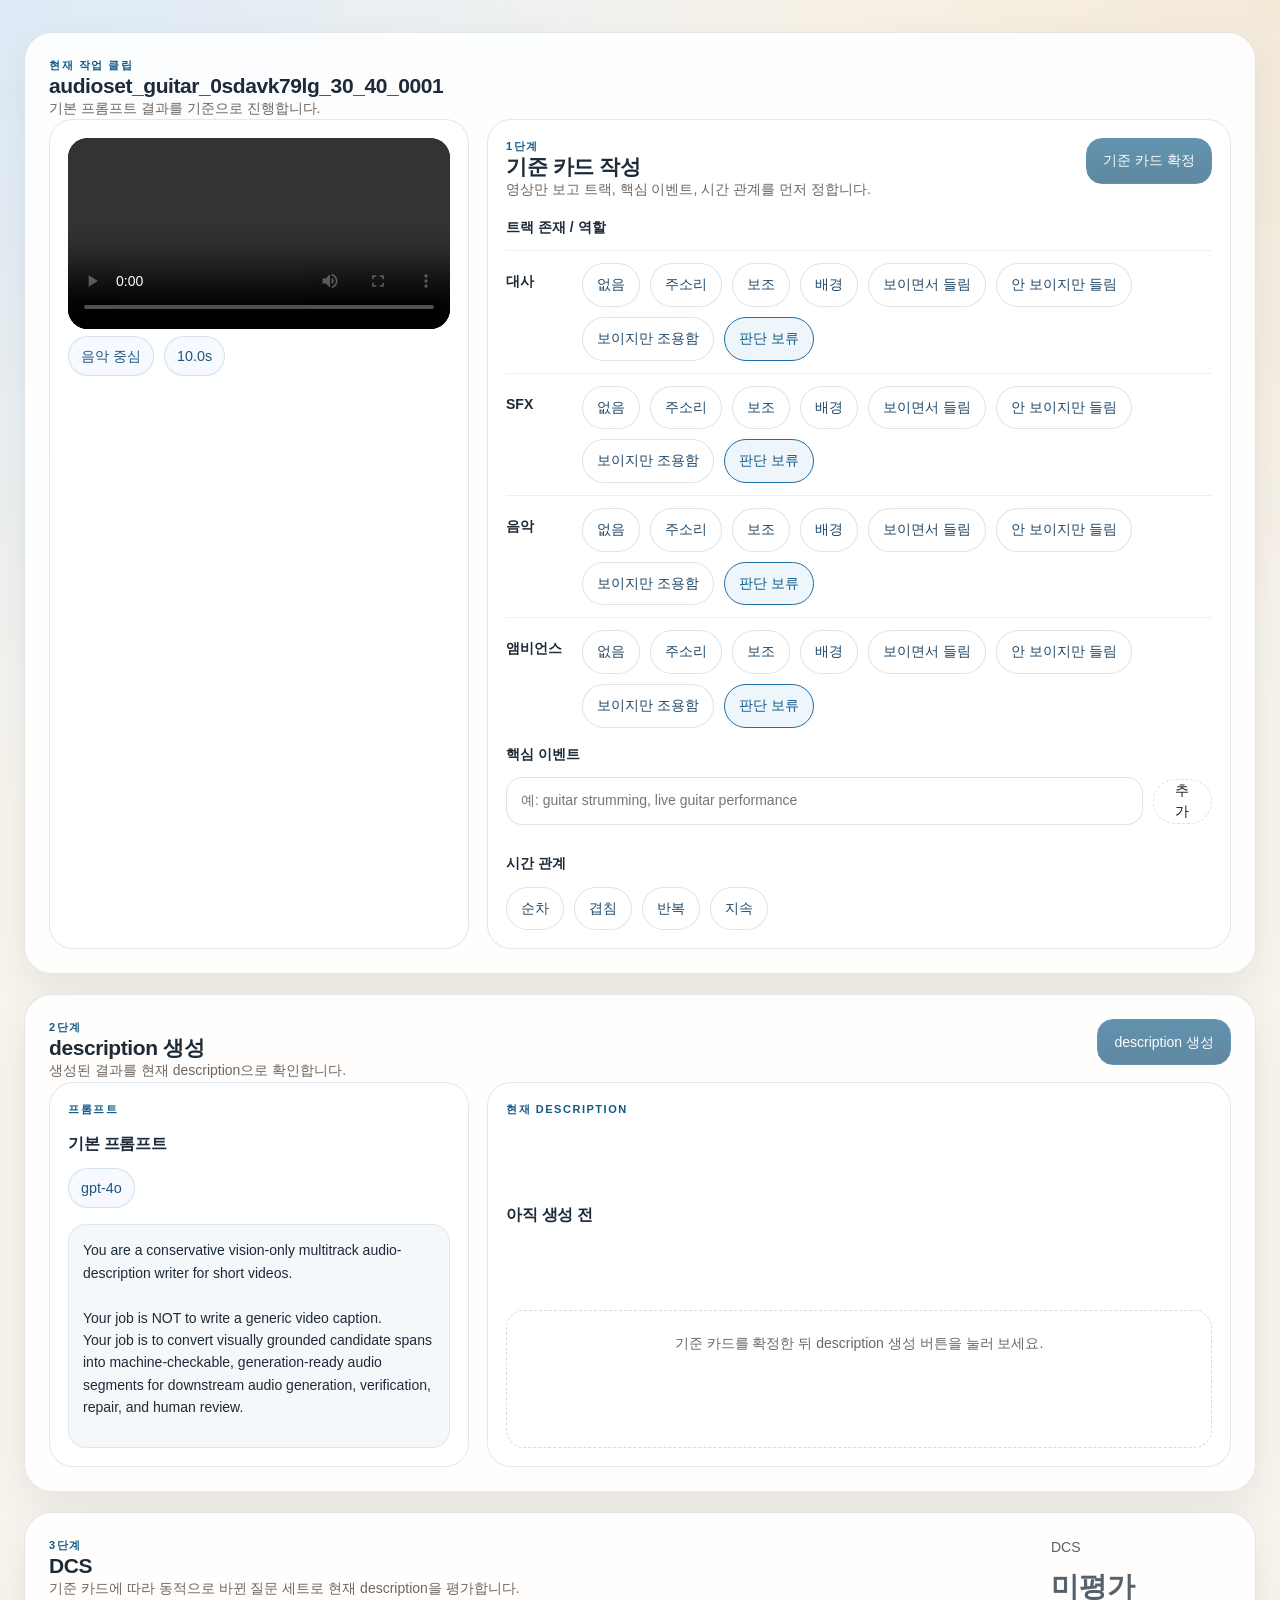
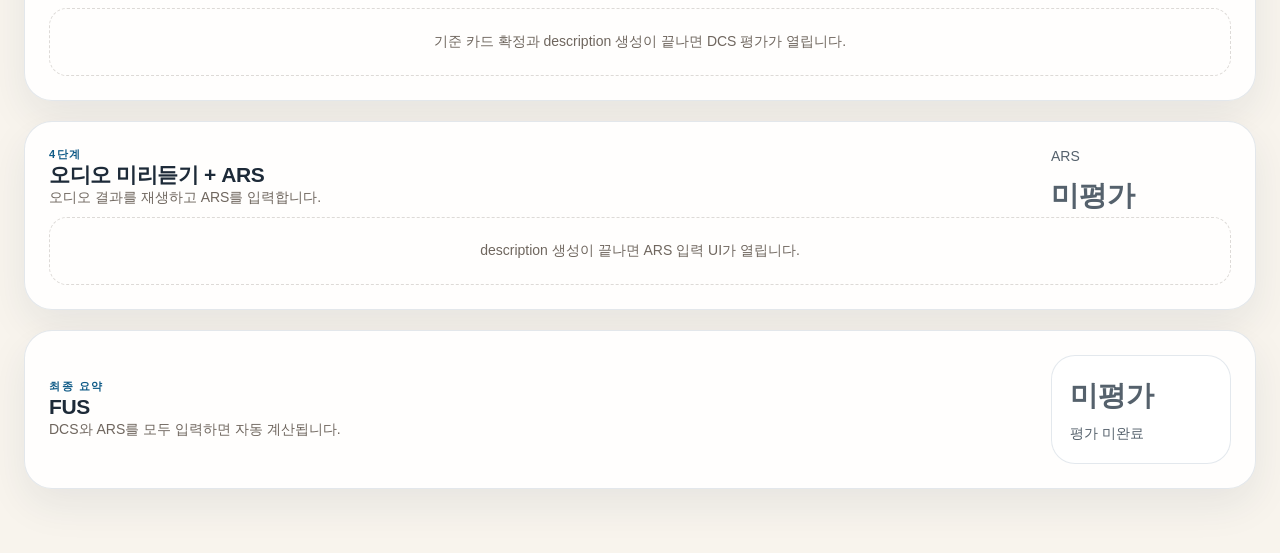
==== pages-demo.html @ 17f68929 "Use generated audio preview in ARS demo" ====
<!doctype html>
<html lang="ko">
  <head>
    <meta charset="UTF-8" />
    <meta name="viewport" content="width=device-width, initial-scale=1.0" />
    <title>Track15 Pages Demo</title>
    <script type="module" crossorigin src="./assets/index-CN16eVkV.js"></script>
    <link rel="stylesheet" crossorigin href="./assets/index-DSPtNKps.css">
  </head>
  <body>
    <div id="root"></div>
  </body>
  </html>
---- assets/index-DSPtNKps.css ----
:root{--bg: #f4efe6;--bg-deep: #ece3d5;--panel: rgba(255, 252, 247, .92);--panel-strong: #fffaf2;--panel-ink: #171613;--muted: #6f665e;--border: rgba(69, 58, 46, .14);--shadow: 0 22px 60px rgba(28, 23, 18, .08);--shadow-soft: 0 10px 28px rgba(28, 23, 18, .05);--accent: #0f5a86;--accent-soft: rgba(15, 90, 134, .11);--accent-strong: #0b4a6f;--success: #2f6e2d;--success-soft: rgba(47, 110, 45, .12);--warning: #9b4b2f;--warning-soft: rgba(155, 75, 47, .12);--ink-soft: rgba(23, 22, 19, .04);--dialogue: #d1643d;--music: #3c7a22;--sfx: #8c4db2;--ambience: #2d6f7b;--radius-lg: 24px;--radius-md: 18px;--radius-sm: 14px}*{box-sizing:border-box}html{scroll-behavior:smooth}body{margin:0;min-height:100vh;color:var(--panel-ink);background:radial-gradient(circle at top left,rgba(209,100,61,.15),transparent 26%),radial-gradient(circle at top right,rgba(15,90,134,.1),transparent 24%),linear-gradient(180deg,#ffffff7a,#fff0),linear-gradient(180deg,var(--bg),var(--bg-deep));font:14px/1.55 IBM Plex Sans,Avenir Next,Segoe UI,sans-serif}h1,h2,h3{margin:0;line-height:1.12;letter-spacing:-.02em}p{margin:0}button,input,textarea,select{font:inherit}button{border:1px solid var(--border);border-radius:14px;background:#ffffffe6;color:var(--panel-ink);padding:11px 14px;cursor:pointer;white-space:normal;overflow-wrap:anywhere;word-break:break-word;transition:transform .14s ease,box-shadow .14s ease,border-color .14s ease,background-color .14s ease}button:hover{transform:translateY(-1px);border-color:#0f5a8647;box-shadow:0 12px 24px #0f5a861f}button:disabled{opacity:.65;cursor:wait;transform:none;box-shadow:none}input,textarea,select{width:100%;border:1px solid rgba(69,58,46,.16);border-radius:14px;background:#ffffffdb;padding:11px 12px;color:var(--panel-ink)}textarea{resize:vertical}code{font-family:IBM Plex Mono,SFMono-Regular,monospace;font-size:.92em}.muted{color:var(--muted)}.status-ok{color:var(--success)}.status-error{color:var(--warning)}.eyebrow,.section-kicker{color:var(--accent);text-transform:uppercase;letter-spacing:.14em;font-size:11px;font-weight:700}.panel{background:linear-gradient(180deg,#ffffff9e,#ffffff2e),var(--panel);border:1px solid var(--border);border-radius:var(--radius-lg);padding:18px;box-shadow:var(--shadow-soft);-webkit-backdrop-filter:blur(12px);backdrop-filter:blur(12px)}.section-heading{display:flex;align-items:flex-start;justify-content:space-between;gap:14px;margin-bottom:14px}.hero-actions{display:flex;flex-wrap:wrap;gap:10px}.ghost-link,.ghost-button{display:inline-flex;align-items:center;justify-content:center;min-height:44px;padding:0 16px;border-radius:999px;border:1px solid rgba(69,58,46,.16);background:#ffffffb3;color:var(--panel-ink);text-decoration:none}.ghost-button{border-style:dashed}.recommended,.queue-view-bar button.is-active,.workspace-tab-row button.is-active{border-color:var(--accent);background:linear-gradient(180deg,var(--accent),var(--accent-strong));color:#f8fbff;box-shadow:0 14px 30px #0f5a8638}.field{display:flex;flex-direction:column;gap:6px}.field span{font-size:12px;color:var(--muted);font-weight:600}.compact{margin:0}.chip-row{display:flex;flex-wrap:wrap;gap:8px}.fact-chip{display:inline-flex;align-items:center;min-height:30px;padding:0 10px;border-radius:999px;border:1px solid rgba(15,90,134,.14);background:#0f5a8614;color:#244252;font-size:12px}.list,.segments{display:grid;gap:10px}.list-item,.warning-item,.segment-card{border:1px solid rgba(69,58,46,.14);border-radius:var(--radius-sm);background:#ffffffe6;padding:12px 14px;min-width:0;overflow-wrap:anywhere;word-break:break-word}.list-item strong,.warning-item strong{display:block;margin-bottom:4px}.review-page .review-app-shell{display:grid;grid-template-columns:340px minmax(0,1fr);gap:20px;padding:20px;min-height:100vh;height:100vh;overflow:hidden}.review-sidebar{display:grid;grid-template-rows:auto minmax(0,1fr);gap:16px;position:sticky;top:20px;height:calc(100vh - 40px);max-height:calc(100vh - 40px);min-height:0;align-content:start;overflow:hidden}.review-brand-panel{background:radial-gradient(circle at top right,rgba(15,90,134,.15),transparent 35%),radial-gradient(circle at bottom left,rgba(209,100,61,.11),transparent 30%),var(--panel-strong)}.review-brand-copy,.operator-hero-copy{max-width:64ch}.sidebar-section{display:flex;flex-direction:column;gap:14px}.queue-panel{display:flex;flex-direction:column;min-height:0;min-block-size:0;overflow:hidden}.review-metric-grid{display:grid;gap:10px;grid-template-columns:repeat(2,minmax(0,1fr))}.metric-card{border:1px solid rgba(69,58,46,.12);border-radius:18px;padding:14px;background:#ffffffc7}.metric-primary{background:linear-gradient(180deg,#0f5a8621,#ffffffe0)}.metric-success{background:linear-gradient(180deg,#2f6e2d21,#ffffffe0)}.metric-danger{background:linear-gradient(180deg,#9b4b2f21,#ffffffe0)}.metric-warning{background:linear-gradient(180deg,#d1643d21,#ffffffe0)}.metric-neutral{background:linear-gradient(180deg,#1b1a170f,#ffffffe0)}.metric-value{font-size:28px;font-weight:700}.metric-label{margin-top:4px;font-size:12px;text-transform:uppercase;letter-spacing:.08em;color:var(--muted)}.review-health-note{padding:12px 14px;border-radius:16px;background:#1716130d}.queue-view-bar,.workspace-tab-row,.compact-filter-grid{display:grid;gap:10px;grid-template-columns:repeat(2,minmax(0,1fr))}.queue{display:grid;gap:10px;overflow:auto;padding-right:2px;flex:1 1 auto;min-height:0;align-content:start}.queue-item{text-align:left;border-radius:18px;background:linear-gradient(180deg,#fffffff7,#fcf7f0eb);box-shadow:none}.queue-item.active{border-color:#0f5a8657;box-shadow:0 0 0 2px #0f5a861f}.queue-item-top{display:flex;justify-content:space-between;align-items:flex-start;gap:10px;margin-bottom:8px}.queue-item-top h4{font-size:14px;line-height:1.2}.queue-item p{margin-top:6px}.queue-badge,.state-badge{display:inline-flex;align-items:center;justify-content:center;min-height:30px;padding:0 12px;border-radius:999px;font-size:11px;font-weight:800;letter-spacing:.08em;text-transform:uppercase}.badge-ready,.state-ready{background:var(--success-soft);color:var(--success)}.badge-needs_attention,.state-attention,.badge-idle,.state-idle{background:var(--accent-soft);color:var(--accent)}.badge-blocked,.state-blocked{background:var(--warning-soft);color:var(--warning)}.badge-reviewed,.state-reviewed{background:#2d6f7b1f;color:var(--ambience)}.queue-state-ready{border-left:5px solid var(--success)}.queue-state-needs_attention,.queue-state-idle{border-left:5px solid var(--accent)}.queue-state-blocked{border-left:5px solid var(--warning)}.queue-state-reviewed{border-left:5px solid var(--ambience)}.review-workspace{display:flex;flex-direction:column;gap:18px;min-width:0;min-height:0;overflow:auto;padding-right:6px}.current-clip-hero{display:grid;grid-template-columns:minmax(0,1fr) auto;align-items:start;gap:16px;background:radial-gradient(circle at top right,rgba(15,90,134,.12),transparent 32%),var(--panel-strong);padding:14px 16px}.current-clip-copy{display:flex;flex-direction:column;gap:8px}.current-clip-actions{display:flex;flex-wrap:wrap;gap:10px}.review-guidance-grid{display:grid;gap:16px;grid-template-columns:repeat(3,minmax(0,1fr))}.review-support-grid{display:grid;gap:16px;grid-template-columns:minmax(0,1.02fr) minmax(0,.98fr)}.emphasis-panel{min-height:0;background:linear-gradient(180deg,#ffffffdb,#ffffff94),var(--panel)}.review-main-grid{display:grid;gap:18px;grid-template-columns:minmax(0,1.5fr) 360px;align-items:start}.review-primary-column,.review-decision-rail{display:flex;flex-direction:column;gap:18px;min-width:0}.review-decision-rail{position:sticky;top:20px;align-self:start;max-height:calc(100vh - 40px);overflow:auto;padding-right:4px}.media-panel-large video{width:100%;min-height:200px;max-height:44vh;border-radius:18px;background:#141414;object-fit:contain}#video-fallback{margin-top:10px;overflow-wrap:anywhere;word-break:break-word}.workspace-panel{display:flex;flex-direction:column;gap:16px}.workspace-panel-top{display:flex;align-items:flex-start;justify-content:space-between;gap:14px}.workspace-pane{display:none;gap:16px}.workspace-pane.is-active{display:grid}.embedded-section{display:grid;gap:12px;padding:16px;border:1px solid rgba(69,58,46,.12);border-radius:20px;background:#ffffffb8}.embedded-section-accent{background:linear-gradient(180deg,#0f5a8614,#ffffffd1),#ffffffc7}.embedded-section-split{grid-template-columns:repeat(2,minmax(0,1fr))}.evidence-card{display:flex;justify-content:space-between;gap:12px}.evidence-ok{border-left:4px solid var(--success)}.evidence-missing{border-left:4px solid var(--warning)}.warning-item{border-left:5px solid var(--warning)}.warning-item.warning-info{border-left-color:var(--accent)}.warning-item.warning-warning{border-left-color:#d68c2a}.warning-item.warning-error,.warning-item.warning-critical{border-left-color:var(--warning)}.segment-empty{padding:20px;border:1px dashed rgba(69,58,46,.22);border-radius:18px;background:#ffffffa8;color:var(--muted)}.segment-card{border-left:6px solid var(--accent)}.segment-card.track-dialogue{border-left-color:var(--dialogue)}.segment-card.track-music{border-left-color:var(--music)}.segment-card.track-sfx{border-left-color:var(--sfx)}.segment-card.track-ambience{border-left-color:var(--ambience)}.segment-header,.segment-grid{display:grid;gap:10px}.segment-header{grid-template-columns:auto 1fr auto;align-items:center;margin-bottom:10px}.segment-grid{grid-template-columns:repeat(3,minmax(0,1fr))}.segment-track{display:inline-flex;align-items:center;border-radius:999px;min-height:28px;padding:0 10px;color:#fff;font-size:12px;font-weight:700}.track-dialogue .segment-track{background:var(--dialogue)}.track-music .segment-track{background:var(--music)}.track-sfx .segment-track{background:var(--sfx)}.track-ambience .segment-track{background:var(--ambience)}.segment-compose-grid{display:grid;gap:10px;grid-template-columns:repeat(3,minmax(0,1fr))}.segment-compose-grid-tight{grid-template-columns:repeat(2,minmax(0,1fr))}.toolbar{display:grid;gap:10px}.segment-compose-toolbar{grid-template-columns:1fr}.template-grid{display:grid;gap:10px}.template-button{text-align:left;min-height:54px;background:#ffffffd6}.action-panel{display:grid;gap:14px}.review-decision-panel{background:radial-gradient(circle at top right,rgba(15,90,134,.12),transparent 34%),var(--panel-strong)}.review-decision-form{display:grid;gap:12px}.decision-help,.shortcut-note{font-size:13px}.decision-grid{display:grid;gap:10px}.decision-grid-large{grid-template-columns:1fr}.decision-meta-grid{display:grid;gap:10px;grid-template-columns:repeat(2,minmax(0,1fr))}.visually-hidden{position:absolute;width:1px;height:1px;padding:0;margin:-1px;overflow:hidden;clip:rect(0,0,0,0);white-space:nowrap;border:0}.decision-approve{border-color:#2f6e2d3d}.decision-minor{border-color:#0f5a863d}.decision-major,.decision-reject{border-color:#9b4b2f3d}.flat-steps{margin:0;padding-left:20px}.flat-steps li+li{margin-top:8px}.operator-page .operator-shell{display:flex;flex-direction:column;gap:18px;max-width:1540px;padding:20px;margin:0 auto}.operator-hero-panel{background:radial-gradient(circle at top right,rgba(15,90,134,.14),transparent 32%),radial-gradient(circle at bottom left,rgba(209,100,61,.1),transparent 28%),var(--panel-strong);display:flex;align-items:flex-start;justify-content:space-between;gap:18px}.operator-command-panel{display:grid;gap:16px}.operator-control-grid{display:grid;gap:12px;grid-template-columns:repeat(3,minmax(0,1fr))}.operator-control-wide{grid-column:span 1}.operator-toolbar{display:grid;gap:10px;grid-template-columns:repeat(5,minmax(0,1fr))}.operator-status{padding:12px 14px;border-radius:16px;background:#1716130d}.operator-cards{display:grid;gap:16px;grid-template-columns:repeat(4,minmax(0,1fr))}.status-card{min-height:180px}.status-card-command{background:linear-gradient(180deg,#0f5a8614,#ffffffc7),var(--panel-strong)}.big-value{margin-top:12px;font-size:32px;line-height:1.05;font-weight:700}.operator-command,.operator-path{margin-top:10px;font-family:IBM Plex Mono,SFMono-Regular,monospace;font-size:12px;overflow-wrap:anywhere;word-break:break-word;white-space:pre-wrap}.operator-main-grid{display:grid;gap:18px;grid-template-columns:minmax(320px,.92fr) minmax(0,1.28fr);min-width:0}.operator-left-column,.operator-right-column{display:flex;flex-direction:column;gap:18px;min-width:0}.operator-status-grid{display:grid;gap:16px;grid-template-columns:repeat(3,minmax(0,1fr));min-width:0}.run-state-panel{min-height:230px;min-width:0}.bucket-guidance{display:grid;gap:12px}.bucket-card{border:1px solid rgba(69,58,46,.12);border-radius:18px;padding:14px;background:#fffc}.bucket-card h3{margin-bottom:8px}.bucket-card-complete{background:linear-gradient(180deg,#2f6e2d17,#ffffffd1),#ffffffe6}.operator-console-panel{min-height:420px}.operator-output{margin:0;min-height:320px;max-height:560px;overflow:auto;padding:16px;border-radius:18px;border:1px solid rgba(255,255,255,.06);background:linear-gradient(180deg,#171a20,#0f1217);color:#dbe6f0;font-family:IBM Plex Mono,SFMono-Regular,monospace;font-size:12px;white-space:pre-wrap;overflow-wrap:anywhere;word-break:break-word}.prompt-lab-page .prompt-lab-shell{display:grid;grid-template-columns:360px minmax(420px,.95fr) minmax(0,1.2fr);gap:20px;padding:20px;min-height:100vh}.prompt-lab-sidebar,.prompt-lab-center,.prompt-lab-results{display:flex;flex-direction:column;gap:18px;min-width:0}.prompt-lab-hero,.prompt-lab-video-panel,.prompt-lab-results-panel{background:radial-gradient(circle at top right,rgba(15,90,134,.12),transparent 32%),var(--panel-strong)}.prompt-list-panel,.prompt-history-panel{min-height:0}.prompt-card-list,.history-run-list,.prompt-result-list{display:grid;gap:12px;min-height:0}.prompt-card-list,.history-run-list,.prompt-lab-results{overflow:auto}.prompt-card,.history-run-card,.prompt-result-card{border:1px solid rgba(69,58,46,.14);border-radius:var(--radius-md);background:#ffffffe6;padding:14px}.history-run-card{text-align:left}.history-run-card.static{cursor:default}.history-run-card.active{border-color:#0f5a8657;box-shadow:0 0 0 2px #0f5a861f}.prompt-card-top,.prompt-result-header{display:flex;justify-content:space-between;align-items:flex-start;gap:12px}.prompt-card-actions{display:flex;flex-wrap:wrap;gap:8px}.prompt-card{display:grid;gap:10px}.prompt-card.baseline{border-color:#0f5a8647;box-shadow:0 0 0 2px #0f5a8614}.prompt-card.baseline textarea,.prompt-card.baseline input{background:#ecf4f9c7}.prompt-lab-video-panel video{width:100%;min-height:260px;max-height:48vh;border-radius:18px;background:#141414;object-fit:contain}.prompt-lab-video-path{overflow-wrap:anywhere;word-break:break-word}.prompt-lab-run-btn{min-height:52px}.prompt-audio-actions{display:flex;flex-wrap:wrap;align-items:center;gap:10px;margin-top:8px}.prompt-track-grid{display:grid;gap:12px;grid-template-columns:repeat(2,minmax(0,1fr))}.studio-page .studio-shell{display:grid;grid-template-columns:260px minmax(0,1fr);gap:18px;min-height:100vh;padding:18px}.studio-sidebar,.studio-main,.studio-rail{display:flex;flex-direction:column;gap:18px}.studio-sidebar{position:sticky;top:18px;align-self:start;max-height:calc(100vh - 36px)}.studio-main{min-width:0}.studio-panel{background:linear-gradient(180deg,#ffffffa3,#ffffff2e),var(--panel);border:1px solid var(--border);border-radius:var(--radius-lg);padding:18px;box-shadow:var(--shadow-soft);-webkit-backdrop-filter:blur(12px);backdrop-filter:blur(12px)}.studio-lab-panel{padding:16px 18px}.studio-section-heading{display:flex;align-items:flex-start;justify-content:space-between;gap:12px;margin-bottom:12px}.studio-step-strip,.studio-inline-actions,.studio-meta-row,.studio-warning-list{display:flex;flex-wrap:wrap;gap:8px}.studio-step-chip,.studio-meta-row span,.warning-chip{display:inline-flex;align-items:center;min-height:30px;padding:0 10px;border-radius:999px;border:1px solid rgba(15,90,134,.14);background:#0f5a8614;color:#244252;font-size:12px}.studio-weight-chip,.studio-grade-chip,.studio-selected-chip{display:inline-flex;align-items:center;min-height:28px;padding:0 10px;border-radius:999px;border:1px solid rgba(69,58,46,.14);background:#ffffffd6;color:var(--panel-ink);font-size:12px}.studio-queue-list,.studio-segment-list,.studio-job-list,.studio-audio-history{display:flex;flex-direction:column;gap:10px}.studio-lab-grid{display:grid;grid-template-columns:minmax(320px,360px) minmax(0,1fr);gap:18px;align-items:start}.studio-prompt-stack,.studio-prompt-results-pane{display:flex;flex-direction:column;gap:14px;min-width:0}.studio-prompt-stack{overflow:visible;padding-right:0}.studio-prompt-nav{display:flex;flex-direction:column;gap:10px}.studio-prompt-nav-button{display:flex;align-items:center;gap:12px;width:100%;padding:12px 14px;border-radius:18px;border:1px solid rgba(69,58,46,.14);background:#ffffffc2;text-align:left}.studio-prompt-nav-button.selected{border-color:var(--accent);box-shadow:0 0 0 2px #0f5a8614;background:linear-gradient(180deg,#0f5a8614,#ffffffdb)}.studio-prompt-nav-copy{display:flex;flex-direction:column;gap:2px;min-width:0}.studio-prompt-nav-copy strong{font-size:14px}.studio-prompt-nav-copy span{font-size:12px;color:var(--muted)}.studio-prompt-editor-card{gap:14px}.studio-prompt-card,.studio-result-card{display:flex;flex-direction:column;gap:12px;padding:14px;border-radius:20px;border:1px solid rgba(69,58,46,.14);background:#ffffffb3}.studio-prompt-card.baseline{border-color:#0f5a863d;background:linear-gradient(180deg,#0f5a860f,#ffffffc2)}.studio-prompt-card-top,.studio-result-card-top{display:flex;align-items:flex-start;justify-content:space-between;gap:12px}.studio-result-grid{display:grid;gap:14px;grid-template-columns:repeat(auto-fit,minmax(300px,1fr));align-items:start}.studio-result-workbench{display:flex;flex-direction:column;gap:14px;overflow:visible;padding-right:0}.studio-result-compare-strip{display:grid;grid-template-columns:repeat(auto-fit,minmax(180px,1fr));gap:10px}.studio-result-compact-card{display:flex;flex-direction:column;align-items:flex-start;gap:8px;width:100%;min-height:144px;padding:14px;border-radius:18px;border:1px solid rgba(69,58,46,.14);background:#fffc;text-align:left}.studio-result-compact-card.selected{border-color:var(--accent);box-shadow:0 0 0 2px #0f5a861a;background:linear-gradient(180deg,#0f5a8614,#ffffffdb)}.studio-result-compact-top{display:flex;align-items:center;gap:8px;flex-wrap:wrap}.studio-result-focus-card{display:flex;flex-direction:column;gap:14px;padding:16px;border-radius:22px;border:1px solid rgba(69,58,46,.14);background:#ffffffb8}.studio-secondary-actions{align-items:center}.studio-inline-menu{position:relative}.studio-inline-menu summary{display:inline-flex;align-items:center;min-height:36px;padding:0 12px;border-radius:999px;border:1px dashed rgba(69,58,46,.18);background:#ffffffbd;cursor:pointer;list-style:none}.studio-inline-menu summary::-webkit-details-marker{display:none}.studio-inline-menu-body{position:absolute;top:calc(100% + 8px);right:0;z-index:3;display:flex;flex-direction:column;gap:8px;min-width:220px;padding:12px;border-radius:16px;border:1px solid rgba(69,58,46,.14);background:#fffffff5;box-shadow:var(--shadow-soft)}.text-button{min-height:36px;padding:0 4px;border:none;background:transparent;color:var(--accent-strong);box-shadow:none;text-decoration:underline;text-decoration-color:#0f5a863d;text-underline-offset:.18em}.text-button:hover{transform:none;border:none;background:transparent;box-shadow:none;text-decoration-color:#0f5a8685}.text-button:disabled{opacity:.45;text-decoration-color:#453a2e29}.text-button.danger{color:#9b3b2b;text-decoration-color:#9b3b2b47}.studio-empty-cta{display:flex;flex-direction:column;align-items:flex-start;gap:10px}.studio-result-focus-grid{display:grid;grid-template-columns:minmax(0,1fr);gap:12px}.studio-result-summary-card{display:flex;flex-direction:column;gap:8px;padding:14px;border-radius:18px;border:1px solid rgba(69,58,46,.12);background:#ffffffd1}.studio-result-prompt-card{min-height:0}.studio-result-prompt-scroll{margin:0;font-size:14px;line-height:1.6;white-space:pre-wrap;overflow-y:auto;padding-right:6px;max-height:16em}.studio-result-card.selected{border-color:var(--accent);box-shadow:0 0 0 2px #0f5a861a}.studio-result-summary{margin:0;font-size:13px;line-height:1.5}.studio-result-segment-list,.studio-mini-audio-list,.studio-history-row{display:flex;flex-direction:column;gap:10px}.studio-result-segment{padding:10px 12px;border-radius:16px;border:1px solid rgba(69,58,46,.12);background:#ffffffd6}.studio-result-segment p{margin-top:6px}.studio-result-segment-top,.studio-mini-audio-row{display:flex;align-items:flex-start;justify-content:space-between;gap:10px}.studio-prompt-history-panel{padding-top:8px;border-top:1px solid rgba(69,58,46,.1)}.studio-history-row-compact .studio-history-card{padding:10px 12px}.studio-workflow-line{margin:0;color:var(--muted);font-size:12px;line-height:1.5}.studio-mode-row{display:grid;grid-template-columns:repeat(2,minmax(0,1fr));gap:8px;margin-bottom:12px}.studio-queue-list{overflow:auto;min-height:0;max-height:calc(100vh - 260px);padding-right:4px}.studio-queue-card,.studio-history-card{display:flex;flex-direction:column;align-items:flex-start;gap:4px;width:100%;padding:12px 14px;border-radius:18px;border:1px solid rgba(69,58,46,.14);background:#ffffffb8;color:var(--panel-ink);text-align:left}.studio-queue-card.selected,.studio-history-card.selected{border-color:var(--accent);box-shadow:0 0 0 2px #0f5a861a}.studio-video-panel,.studio-editor-panel,.studio-evaluation-panel{min-width:0}.studio-hero-panel{padding:16px 18px}.studio-hero-grid{display:grid;grid-template-columns:minmax(260px,340px) minmax(0,1fr);gap:16px;align-items:start}.studio-hero-video{display:flex;flex-direction:column;gap:10px}.studio-hero-side{display:flex;flex-direction:column;gap:12px;min-width:0}.studio-guidance-card{display:flex;flex-direction:column;gap:14px;padding:14px 16px;border-radius:20px;border:1px solid rgba(15,90,134,.18);background:radial-gradient(circle at top right,rgba(15,90,134,.12),transparent 32%),#ffffffe0;box-shadow:0 16px 36px #0f5a8614}.studio-guidance-card strong{font-size:18px}.studio-guidance-top{display:grid;grid-template-columns:minmax(0,1fr) auto;gap:14px;align-items:start}.studio-guidance-top p{margin-top:8px;color:var(--panel-ink);line-height:1.5}.studio-guidance-button{min-width:220px}.studio-guidance-fact-grid{display:grid;grid-template-columns:repeat(2,minmax(0,1fr));gap:10px}.studio-guidance-fact{display:flex;flex-direction:column;gap:4px;min-height:74px;padding:12px;border-radius:16px;border:1px solid rgba(69,58,46,.12);background:#ffffffbd}.studio-guidance-fact strong{font-size:14px;line-height:1.35}.studio-video{width:100%;border-radius:22px;border:1px solid rgba(69,58,46,.14);background:#000;aspect-ratio:16 / 9;max-height:220px;object-fit:contain}.studio-summary{margin:0 0 14px;line-height:1.6}.studio-workspace-grid{display:grid;grid-template-columns:minmax(0,1.1fr) minmax(420px,.9fr);gap:18px;align-items:start}.studio-editor-panel,.studio-evaluation-panel{overflow:visible;padding-right:0}.studio-eval-stack,.studio-axis-list,.studio-track-card-list,.studio-selected-list,.studio-score-summary-grid,.studio-hero-score-grid,.studio-check-grid{display:flex;flex-direction:column;gap:12px}.studio-score-summary-grid,.studio-hero-score-grid{display:grid;grid-template-columns:repeat(3,minmax(0,1fr))}.studio-tab-row{display:grid;grid-template-columns:repeat(5,minmax(0,1fr));gap:8px;margin-bottom:14px}.studio-pager-card{display:flex;flex-direction:column;gap:14px;padding:16px;border-radius:20px;border:1px solid rgba(69,58,46,.14);background:#ffffffb8}.studio-pager-header{display:flex;align-items:flex-start;justify-content:space-between;gap:12px}.studio-pager-header h3{margin:0}.studio-tab-button{min-height:44px;border-radius:14px;background:#ffffffc7}.studio-tab-button.active{border-color:var(--accent);background:linear-gradient(180deg,var(--accent),var(--accent-strong));color:#f8fbff;box-shadow:0 14px 30px #0f5a862e}.studio-subsection{display:flex;flex-direction:column;gap:10px}.studio-subsection h3{margin:0}.studio-segment-card,.studio-audio-card,.studio-axis-card,.studio-track-card,.studio-score-summary{display:flex;flex-direction:column;gap:12px;padding:14px;border-radius:20px;border:1px solid rgba(69,58,46,.14);background:#ffffffad}.studio-score-summary{gap:6px}.studio-score-summary-compact{min-height:128px;justify-content:flex-start}.studio-score-summary.good{border-color:#297b5942}.studio-score-summary.ok{border-color:#0f5a8642}.studio-score-summary.warn{border-color:#b77e184d}.studio-score-summary.bad{border-color:#a6482d4d}.studio-score-summary strong{font-size:24px}.studio-score-note{margin:0;color:var(--muted);line-height:1.45}.studio-segment-meta{display:flex;justify-content:space-between;gap:10px;flex-wrap:wrap}.studio-axis-header,.studio-track-card-header,.studio-job-heading{display:flex;align-items:flex-start;justify-content:space-between;gap:12px}.studio-axis-header p{margin:4px 0 0}.studio-chip-row{display:flex;flex-wrap:wrap;gap:8px}.studio-toggle-chip{display:inline-flex;align-items:center;justify-content:center;min-height:36px;padding:0 12px;border-radius:999px;border:1px solid rgba(69,58,46,.14);background:#ffffffdb;color:var(--panel-ink);text-align:center}.studio-toggle-chip.selected{border-color:var(--accent);background:#0f5a861f;box-shadow:0 0 0 2px #0f5a8614}.studio-toggle-chip.soft.selected{background:#516e7e1f}.studio-toggle-chip.warn.selected{border-color:#a6482d4d;background:#a6482d1f}.studio-score-row{display:grid;gap:10px;grid-template-columns:repeat(6,minmax(0,1fr))}.studio-score-pill{display:flex;flex-direction:column;gap:4px;min-height:68px;padding:10px 8px;border-radius:16px;border:1px solid rgba(69,58,46,.14);background:#ffffffdb;color:var(--panel-ink)}.studio-score-pill.selected{border-color:var(--accent);background:#0f5a861f;box-shadow:0 0 0 2px #0f5a8614}.studio-score-pill span{font-size:12px;color:var(--muted)}.studio-na-pill.selected{border-color:#516e7e4d;background:#516e7e1f}.studio-compact-grid{display:grid;gap:12px;grid-template-columns:repeat(2,minmax(0,1fr))}.studio-segment-grid,.studio-readonly-grid{display:grid;gap:12px;grid-template-columns:repeat(3,minmax(0,1fr))}.studio-readonly-grid>div{padding:10px 12px;border-radius:14px;border:1px solid rgba(69,58,46,.12);background:#ffffffd6}.studio-readonly-grid strong{display:block;margin-bottom:4px;font-size:12px;color:var(--muted)}.studio-segment-card-readonly{gap:10px}.studio-readonly-description{padding:12px 14px;border-radius:16px;border:1px solid rgba(69,58,46,.12);background:#ffffffd6;line-height:1.6;white-space:pre-wrap}.studio-add-segment{margin-top:16px;padding-top:16px;border-top:1px solid rgba(69,58,46,.12)}.studio-audio-button{width:100%}.studio-file-button{position:relative;overflow:hidden}.studio-file-button input{position:absolute;inset:0;opacity:0;cursor:pointer}.studio-rail .decision-button,.studio-rail .primary-button{width:100%}.primary-button,.decision-button{display:inline-flex;align-items:center;justify-content:center;min-height:46px;padding:0 16px;border-radius:16px;border:1px solid rgba(69,58,46,.14);background:#ffffffe6;color:var(--panel-ink)}.primary-button{background:linear-gradient(180deg,var(--accent),var(--accent-strong));border-color:var(--accent);color:#f8fbff;box-shadow:0 14px 30px #0f5a8638}.decision-button.approve{border-color:#297b5947}.decision-button.minor{border-color:#0f5a8647}.decision-button.major,.decision-button.reject{border-color:#a6482d47}.studio-decision-actions{display:grid;gap:10px}.studio-job-row{display:flex;flex-direction:column;gap:4px;padding-top:10px;border-top:1px dashed rgba(69,58,46,.12)}.studio-job-row:first-child{padding-top:0;border-top:0}.studio-job-row audio{width:100%}.studio-status-panel.ok{border-color:#297b5938}.studio-status-panel.error{border-color:#a6482d38}.empty-state{padding:22px 16px;border-radius:18px;border:1px dashed rgba(69,58,46,.18);color:var(--muted);text-align:center}@media(max-width:1380px){.studio-page .studio-shell,.prompt-lab-page .prompt-lab-shell,.operator-main-grid,.operator-status-grid,.operator-cards{grid-template-columns:1fr}}@media(max-width:1180px){.review-page .review-app-shell{grid-template-columns:1fr;min-height:100vh;height:auto;overflow:visible}.review-sidebar{position:static;height:auto;max-height:none;overflow:visible;padding-right:0}.review-main-grid,.review-guidance-grid,.review-support-grid{grid-template-columns:1fr}.review-decision-rail{position:static;max-height:none;overflow:visible}.prompt-lab-page .prompt-lab-shell{grid-template-columns:1fr;min-height:100vh}.studio-page .studio-shell{grid-template-columns:1fr}.studio-sidebar{position:static;max-height:none}.studio-workspace-grid,.studio-hero-grid,.studio-lab-grid,.studio-result-focus-grid{grid-template-columns:1fr}.studio-editor-panel,.studio-evaluation-panel{max-height:none;overflow:visible;padding-right:0}.studio-evaluation-panel{position:static}}@media(max-width:1080px){.compact-filter-grid,.operator-control-grid,.segment-compose-grid,.embedded-section-split,.review-metric-grid,.segment-grid,.decision-meta-grid,.studio-segment-grid,.prompt-track-grid,.segment-compose-grid-tight{grid-template-columns:1fr}.operator-toolbar,.queue-view-bar,.workspace-tab-row{grid-template-columns:1fr 1fr}.current-clip-hero,.operator-hero-panel,.workspace-panel-top{flex-direction:column}.studio-score-summary-grid,.studio-hero-score-grid,.studio-tab-row{grid-template-columns:1fr 1fr}.studio-lab-grid{grid-template-columns:1fr}}@media(max-width:720px){.review-page .review-app-shell,.operator-page .operator-shell,.prompt-lab-page .prompt-lab-shell,.studio-page .studio-shell{padding:14px;gap:14px}.panel{padding:16px;border-radius:20px}.operator-toolbar,.queue-view-bar,.workspace-tab-row,.template-grid{grid-template-columns:1fr}.review-workspace{overflow:visible;padding-right:0}}@media(max-width:900px){.studio-score-row,.studio-compact-grid{grid-template-columns:1fr 1fr}.studio-score-summary-grid,.studio-hero-score-grid,.studio-tab-row,.studio-mode-row,.studio-guidance-top,.studio-guidance-fact-grid{grid-template-columns:1fr}.studio-guidance-button{min-width:0;width:100%}}.pages-demo-page{background:radial-gradient(circle at top left,rgba(214,232,249,.8),transparent 32%),radial-gradient(circle at top right,rgba(243,232,213,.85),transparent 28%),#f8f4ed;color:#1d2a38}.pages-demo-shell{max-width:1320px;margin:0 auto;padding:32px 24px 64px;display:grid;gap:20px}.pages-demo-top-card,.pages-demo-panel,.pages-demo-hero{background:#ffffffe0;border:1px solid rgba(30,68,104,.12);border-radius:28px;box-shadow:0 16px 40px #182e4814;padding:24px}.pages-demo-top-head,.pages-demo-card-top,.pages-demo-pager-actions,.pages-demo-axis-top,.pages-demo-track-row,.pages-demo-description-meta{display:flex;gap:12px;justify-content:space-between;align-items:flex-start}.pages-demo-chip-row,.pages-demo-score-row{display:flex;gap:10px;flex-wrap:wrap}.pages-demo-badge,.pages-demo-weight{display:inline-flex;align-items:center;gap:6px;padding:8px 12px;border-radius:999px;border:1px solid rgba(24,92,143,.16);background:#f5faffdb;color:#20557d;font-size:.9rem}.pages-demo-top-grid,.pages-demo-two-column{display:grid;gap:18px;grid-template-columns:minmax(320px,420px) minmax(0,1fr)}.pages-demo-video-card,.pages-demo-reference-card,.pages-demo-prompt-card,.pages-demo-description-card,.pages-demo-axis-card,.pages-demo-fus-card{border:1px solid rgba(30,68,104,.12);border-radius:24px;background:#ffffffeb;padding:18px}.pages-demo-video{width:100%;border-radius:20px;background:#0d1117}.pages-demo-reference-card,.pages-demo-description-card,.pages-demo-prompt-card{display:grid;gap:16px}.pages-demo-subsection{display:grid;gap:12px}.pages-demo-event-entry{display:flex;gap:10px;align-items:center}.pages-demo-event-input{width:100%;border:1px solid rgba(30,68,104,.14);border-radius:16px;background:#fff;padding:12px 14px;color:#1d2a38}.pages-demo-track-row{padding-top:12px;border-top:1px solid rgba(30,68,104,.08)}.pages-demo-track-label{min-width:64px;font-weight:700;padding-top:8px}.pages-demo-chip{border:1px solid rgba(30,68,104,.14);border-radius:999px;background:#fff;padding:10px 14px;color:#224969}.pages-demo-chip.selected{background:#0f5a8a;border-color:#0f5a8a;color:#fff}.pages-demo-chip.soft.selected{background:#eef6fb;border-color:#1f6ea6;color:#0f5a8a}.pages-demo-prompt-scroll{margin:0;padding:14px;border-radius:18px;background:#f5f8fb;border:1px solid rgba(30,68,104,.1);max-height:16em;overflow:auto;white-space:pre-wrap;font:inherit;line-height:1.6}.pages-demo-description-list{display:grid;gap:12px}.pages-demo-description-item{border-radius:18px;padding:14px;background:#f9fbfd;border:1px solid rgba(30,68,104,.08)}.pages-demo-description-item p,.pages-demo-axis-note{margin:6px 0 0}.pages-demo-score-pill{min-width:92px;border-radius:18px;border:1px solid rgba(30,68,104,.12);background:#fff;padding:12px 14px;display:grid;gap:2px;text-align:left}.pages-demo-score-pill.selected{background:#0f5a8a;border-color:#0f5a8a;color:#fff}.pages-demo-score-pill span{font-size:.82rem;opacity:.8}.pages-demo-score-box,.pages-demo-fus-card{display:grid;gap:6px;min-width:180px}.pages-demo-score-box strong,.pages-demo-fus-card strong{font-size:1.75rem}.pages-demo-score-box.muted,.pages-demo-fus-card.muted{color:#55616c}.pages-demo-score-box.good,.pages-demo-fus-card.good{color:#0f6a4b}.pages-demo-score-box.ok,.pages-demo-fus-card.ok{color:#0f5a8a}.pages-demo-score-box.warn,.pages-demo-fus-card.warn{color:#8a5f0f}.pages-demo-score-box.bad,.pages-demo-fus-card.bad{color:#8a1f1f}.pages-demo-audio-card{display:grid;gap:12px;margin-bottom:18px;border:1px solid rgba(30,68,104,.12);border-radius:22px;background:#ffffffeb;padding:18px}.pages-demo-av-preview{display:grid;gap:10px}.pages-demo-av-preview audio{display:none}.pages-demo-final-panel{display:flex;justify-content:space-between;align-items:center}@media(max-width:1200px){.pages-demo-top-grid,.pages-demo-two-column,.pages-demo-final-panel{grid-template-columns:1fr;display:grid}}@media(max-width:720px){.pages-demo-shell{padding:16px 14px 40px}.pages-demo-top-card,.pages-demo-panel,.pages-demo-hero{padding:18px;border-radius:22px}.pages-demo-top-head,.pages-demo-card-top,.pages-demo-track-row,.pages-demo-axis-top,.pages-demo-pager-actions,.pages-demo-event-entry{flex-direction:column}}
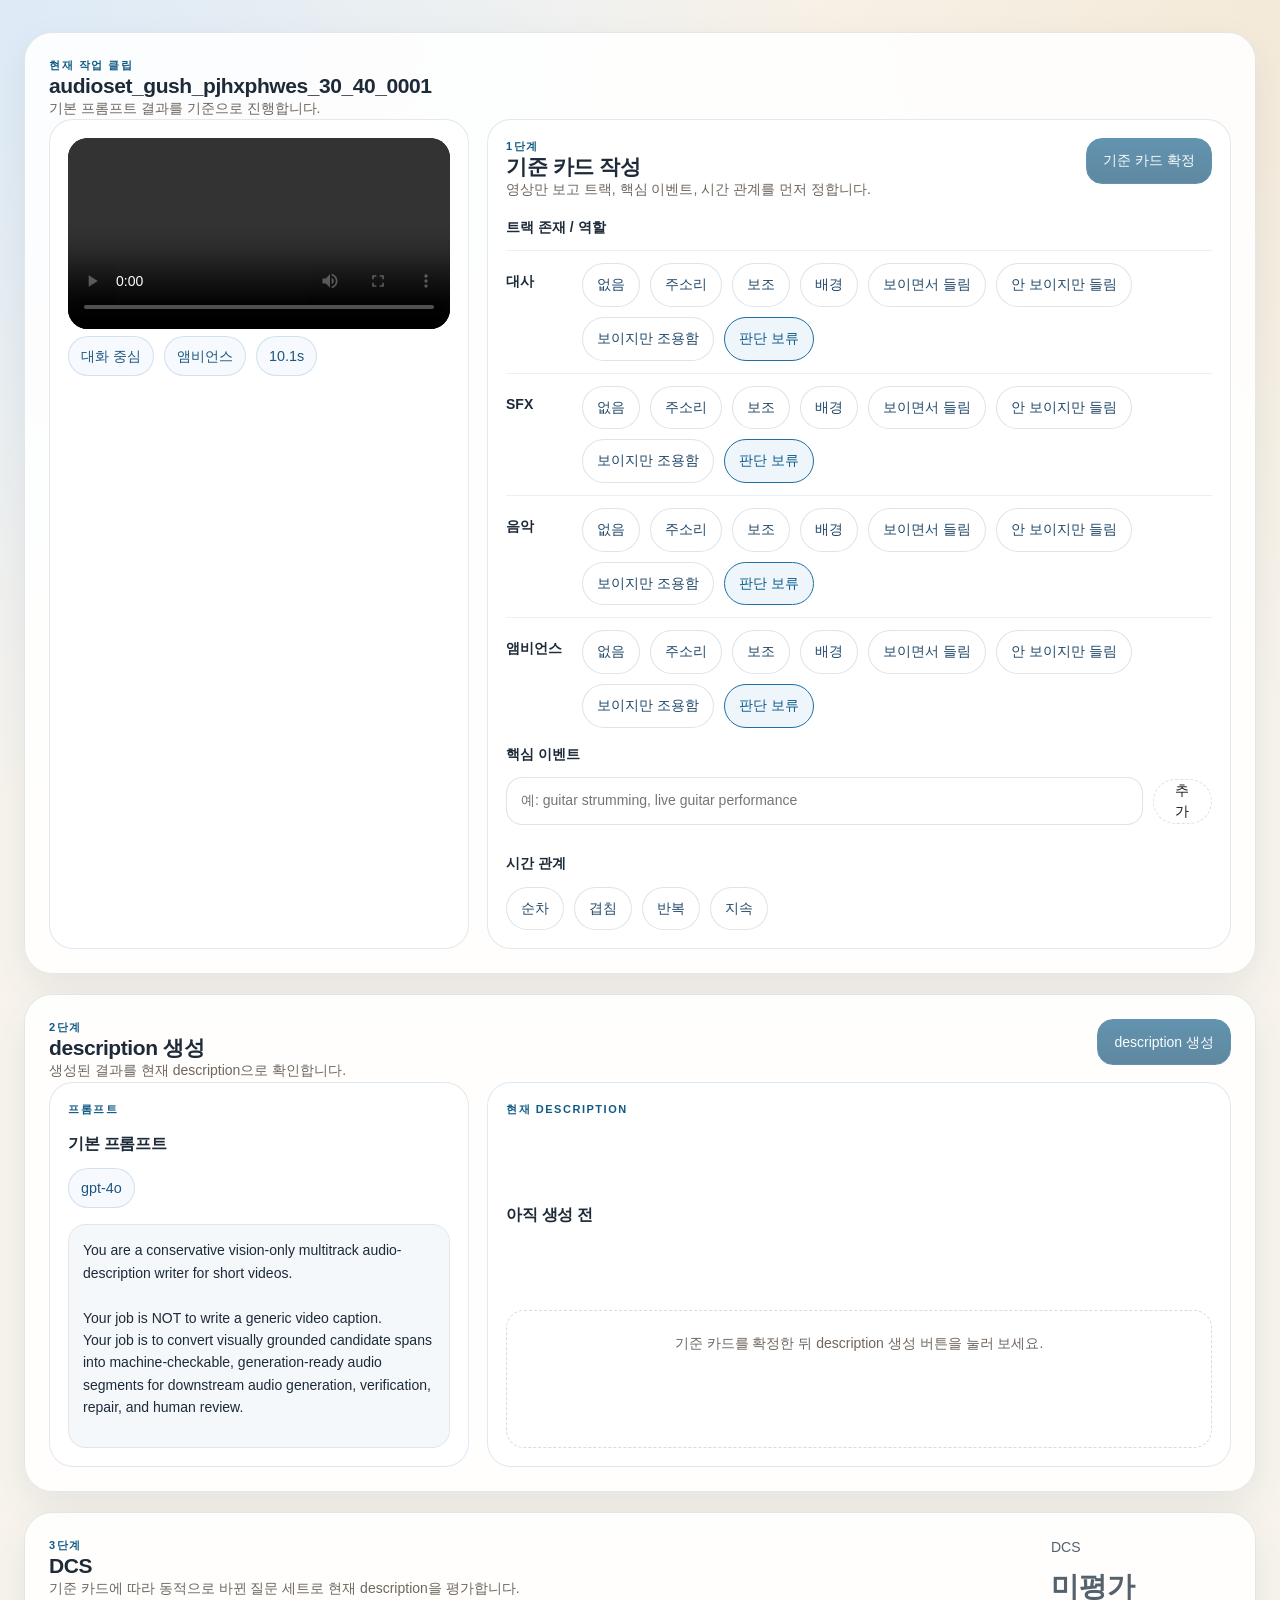
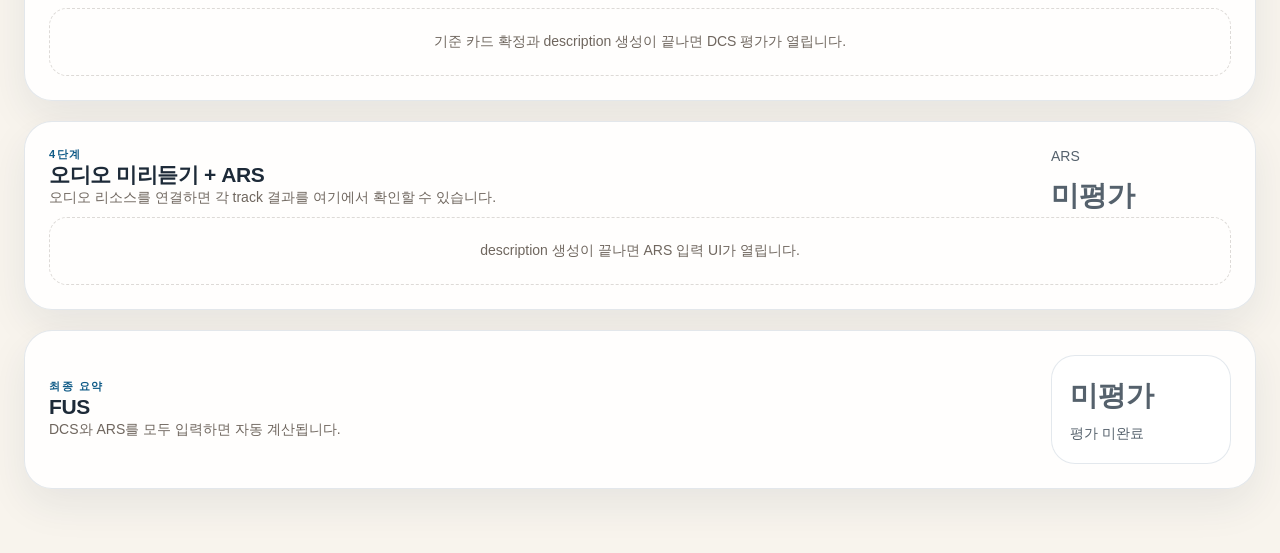
==== commit 8469ebce: "Switch Pages demo to multitrack conversation clip" ====
--- a/pages-demo.html
+++ b/pages-demo.html
@@ -4,8 +4,8 @@
     <meta charset="UTF-8" />
     <meta name="viewport" content="width=device-width, initial-scale=1.0" />
     <title>Track15 Pages Demo</title>
-    <script type="module" crossorigin src="./assets/index-CN16eVkV.js"></script>
-    <link rel="stylesheet" crossorigin href="./assets/index-DSPtNKps.css">
+    <script type="module" crossorigin src="./assets/index-eV7Q0OXN.js"></script>
+    <link rel="stylesheet" crossorigin href="./assets/index-2sIG6wnc.css">
   </head>
   <body>
     <div id="root"></div>
--- a/assets/index-2sIG6wnc.css
+++ b/assets/index-2sIG6wnc.css
@@ -0,0 +1 @@
+:root{--bg: #f4efe6;--bg-deep: #ece3d5;--panel: rgba(255, 252, 247, .92);--panel-strong: #fffaf2;--panel-ink: #171613;--muted: #6f665e;--border: rgba(69, 58, 46, .14);--shadow: 0 22px 60px rgba(28, 23, 18, .08);--shadow-soft: 0 10px 28px rgba(28, 23, 18, .05);--accent: #0f5a86;--accent-soft: rgba(15, 90, 134, .11);--accent-strong: #0b4a6f;--success: #2f6e2d;--success-soft: rgba(47, 110, 45, .12);--warning: #9b4b2f;--warning-soft: rgba(155, 75, 47, .12);--ink-soft: rgba(23, 22, 19, .04);--dialogue: #d1643d;--music: #3c7a22;--sfx: #8c4db2;--ambience: #2d6f7b;--radius-lg: 24px;--radius-md: 18px;--radius-sm: 14px}*{box-sizing:border-box}html{scroll-behavior:smooth}body{margin:0;min-height:100vh;color:var(--panel-ink);background:radial-gradient(circle at top left,rgba(209,100,61,.15),transparent 26%),radial-gradient(circle at top right,rgba(15,90,134,.1),transparent 24%),linear-gradient(180deg,#ffffff7a,#fff0),linear-gradient(180deg,var(--bg),var(--bg-deep));font:14px/1.55 IBM Plex Sans,Avenir Next,Segoe UI,sans-serif}h1,h2,h3{margin:0;line-height:1.12;letter-spacing:-.02em}p{margin:0}button,input,textarea,select{font:inherit}button{border:1px solid var(--border);border-radius:14px;background:#ffffffe6;color:var(--panel-ink);padding:11px 14px;cursor:pointer;white-space:normal;overflow-wrap:anywhere;word-break:break-word;transition:transform .14s ease,box-shadow .14s ease,border-color .14s ease,background-color .14s ease}button:hover{transform:translateY(-1px);border-color:#0f5a8647;box-shadow:0 12px 24px #0f5a861f}button:disabled{opacity:.65;cursor:wait;transform:none;box-shadow:none}input,textarea,select{width:100%;border:1px solid rgba(69,58,46,.16);border-radius:14px;background:#ffffffdb;padding:11px 12px;color:var(--panel-ink)}textarea{resize:vertical}code{font-family:IBM Plex Mono,SFMono-Regular,monospace;font-size:.92em}.muted{color:var(--muted)}.status-ok{color:var(--success)}.status-error{color:var(--warning)}.eyebrow,.section-kicker{color:var(--accent);text-transform:uppercase;letter-spacing:.14em;font-size:11px;font-weight:700}.panel{background:linear-gradient(180deg,#ffffff9e,#ffffff2e),var(--panel);border:1px solid var(--border);border-radius:var(--radius-lg);padding:18px;box-shadow:var(--shadow-soft);-webkit-backdrop-filter:blur(12px);backdrop-filter:blur(12px)}.section-heading{display:flex;align-items:flex-start;justify-content:space-between;gap:14px;margin-bottom:14px}.hero-actions{display:flex;flex-wrap:wrap;gap:10px}.ghost-link,.ghost-button{display:inline-flex;align-items:center;justify-content:center;min-height:44px;padding:0 16px;border-radius:999px;border:1px solid rgba(69,58,46,.16);background:#ffffffb3;color:var(--panel-ink);text-decoration:none}.ghost-button{border-style:dashed}.recommended,.queue-view-bar button.is-active,.workspace-tab-row button.is-active{border-color:var(--accent);background:linear-gradient(180deg,var(--accent),var(--accent-strong));color:#f8fbff;box-shadow:0 14px 30px #0f5a8638}.field{display:flex;flex-direction:column;gap:6px}.field span{font-size:12px;color:var(--muted);font-weight:600}.compact{margin:0}.chip-row{display:flex;flex-wrap:wrap;gap:8px}.fact-chip{display:inline-flex;align-items:center;min-height:30px;padding:0 10px;border-radius:999px;border:1px solid rgba(15,90,134,.14);background:#0f5a8614;color:#244252;font-size:12px}.list,.segments{display:grid;gap:10px}.list-item,.warning-item,.segment-card{border:1px solid rgba(69,58,46,.14);border-radius:var(--radius-sm);background:#ffffffe6;padding:12px 14px;min-width:0;overflow-wrap:anywhere;word-break:break-word}.list-item strong,.warning-item strong{display:block;margin-bottom:4px}.review-page .review-app-shell{display:grid;grid-template-columns:340px minmax(0,1fr);gap:20px;padding:20px;min-height:100vh;height:100vh;overflow:hidden}.review-sidebar{display:grid;grid-template-rows:auto minmax(0,1fr);gap:16px;position:sticky;top:20px;height:calc(100vh - 40px);max-height:calc(100vh - 40px);min-height:0;align-content:start;overflow:hidden}.review-brand-panel{background:radial-gradient(circle at top right,rgba(15,90,134,.15),transparent 35%),radial-gradient(circle at bottom left,rgba(209,100,61,.11),transparent 30%),var(--panel-strong)}.review-brand-copy,.operator-hero-copy{max-width:64ch}.sidebar-section{display:flex;flex-direction:column;gap:14px}.queue-panel{display:flex;flex-direction:column;min-height:0;min-block-size:0;overflow:hidden}.review-metric-grid{display:grid;gap:10px;grid-template-columns:repeat(2,minmax(0,1fr))}.metric-card{border:1px solid rgba(69,58,46,.12);border-radius:18px;padding:14px;background:#ffffffc7}.metric-primary{background:linear-gradient(180deg,#0f5a8621,#ffffffe0)}.metric-success{background:linear-gradient(180deg,#2f6e2d21,#ffffffe0)}.metric-danger{background:linear-gradient(180deg,#9b4b2f21,#ffffffe0)}.metric-warning{background:linear-gradient(180deg,#d1643d21,#ffffffe0)}.metric-neutral{background:linear-gradient(180deg,#1b1a170f,#ffffffe0)}.metric-value{font-size:28px;font-weight:700}.metric-label{margin-top:4px;font-size:12px;text-transform:uppercase;letter-spacing:.08em;color:var(--muted)}.review-health-note{padding:12px 14px;border-radius:16px;background:#1716130d}.queue-view-bar,.workspace-tab-row,.compact-filter-grid{display:grid;gap:10px;grid-template-columns:repeat(2,minmax(0,1fr))}.queue{display:grid;gap:10px;overflow:auto;padding-right:2px;flex:1 1 auto;min-height:0;align-content:start}.queue-item{text-align:left;border-radius:18px;background:linear-gradient(180deg,#fffffff7,#fcf7f0eb);box-shadow:none}.queue-item.active{border-color:#0f5a8657;box-shadow:0 0 0 2px #0f5a861f}.queue-item-top{display:flex;justify-content:space-between;align-items:flex-start;gap:10px;margin-bottom:8px}.queue-item-top h4{font-size:14px;line-height:1.2}.queue-item p{margin-top:6px}.queue-badge,.state-badge{display:inline-flex;align-items:center;justify-content:center;min-height:30px;padding:0 12px;border-radius:999px;font-size:11px;font-weight:800;letter-spacing:.08em;text-transform:uppercase}.badge-ready,.state-ready{background:var(--success-soft);color:var(--success)}.badge-needs_attention,.state-attention,.badge-idle,.state-idle{background:var(--accent-soft);color:var(--accent)}.badge-blocked,.state-blocked{background:var(--warning-soft);color:var(--warning)}.badge-reviewed,.state-reviewed{background:#2d6f7b1f;color:var(--ambience)}.queue-state-ready{border-left:5px solid var(--success)}.queue-state-needs_attention,.queue-state-idle{border-left:5px solid var(--accent)}.queue-state-blocked{border-left:5px solid var(--warning)}.queue-state-reviewed{border-left:5px solid var(--ambience)}.review-workspace{display:flex;flex-direction:column;gap:18px;min-width:0;min-height:0;overflow:auto;padding-right:6px}.current-clip-hero{display:grid;grid-template-columns:minmax(0,1fr) auto;align-items:start;gap:16px;background:radial-gradient(circle at top right,rgba(15,90,134,.12),transparent 32%),var(--panel-strong);padding:14px 16px}.current-clip-copy{display:flex;flex-direction:column;gap:8px}.current-clip-actions{display:flex;flex-wrap:wrap;gap:10px}.review-guidance-grid{display:grid;gap:16px;grid-template-columns:repeat(3,minmax(0,1fr))}.review-support-grid{display:grid;gap:16px;grid-template-columns:minmax(0,1.02fr) minmax(0,.98fr)}.emphasis-panel{min-height:0;background:linear-gradient(180deg,#ffffffdb,#ffffff94),var(--panel)}.review-main-grid{display:grid;gap:18px;grid-template-columns:minmax(0,1.5fr) 360px;align-items:start}.review-primary-column,.review-decision-rail{display:flex;flex-direction:column;gap:18px;min-width:0}.review-decision-rail{position:sticky;top:20px;align-self:start;max-height:calc(100vh - 40px);overflow:auto;padding-right:4px}.media-panel-large video{width:100%;min-height:200px;max-height:44vh;border-radius:18px;background:#141414;object-fit:contain}#video-fallback{margin-top:10px;overflow-wrap:anywhere;word-break:break-word}.workspace-panel{display:flex;flex-direction:column;gap:16px}.workspace-panel-top{display:flex;align-items:flex-start;justify-content:space-between;gap:14px}.workspace-pane{display:none;gap:16px}.workspace-pane.is-active{display:grid}.embedded-section{display:grid;gap:12px;padding:16px;border:1px solid rgba(69,58,46,.12);border-radius:20px;background:#ffffffb8}.embedded-section-accent{background:linear-gradient(180deg,#0f5a8614,#ffffffd1),#ffffffc7}.embedded-section-split{grid-template-columns:repeat(2,minmax(0,1fr))}.evidence-card{display:flex;justify-content:space-between;gap:12px}.evidence-ok{border-left:4px solid var(--success)}.evidence-missing{border-left:4px solid var(--warning)}.warning-item{border-left:5px solid var(--warning)}.warning-item.warning-info{border-left-color:var(--accent)}.warning-item.warning-warning{border-left-color:#d68c2a}.warning-item.warning-error,.warning-item.warning-critical{border-left-color:var(--warning)}.segment-empty{padding:20px;border:1px dashed rgba(69,58,46,.22);border-radius:18px;background:#ffffffa8;color:var(--muted)}.segment-card{border-left:6px solid var(--accent)}.segment-card.track-dialogue{border-left-color:var(--dialogue)}.segment-card.track-music{border-left-color:var(--music)}.segment-card.track-sfx{border-left-color:var(--sfx)}.segment-card.track-ambience{border-left-color:var(--ambience)}.segment-header,.segment-grid{display:grid;gap:10px}.segment-header{grid-template-columns:auto 1fr auto;align-items:center;margin-bottom:10px}.segment-grid{grid-template-columns:repeat(3,minmax(0,1fr))}.segment-track{display:inline-flex;align-items:center;border-radius:999px;min-height:28px;padding:0 10px;color:#fff;font-size:12px;font-weight:700}.track-dialogue .segment-track{background:var(--dialogue)}.track-music .segment-track{background:var(--music)}.track-sfx .segment-track{background:var(--sfx)}.track-ambience .segment-track{background:var(--ambience)}.segment-compose-grid{display:grid;gap:10px;grid-template-columns:repeat(3,minmax(0,1fr))}.segment-compose-grid-tight{grid-template-columns:repeat(2,minmax(0,1fr))}.toolbar{display:grid;gap:10px}.segment-compose-toolbar{grid-template-columns:1fr}.template-grid{display:grid;gap:10px}.template-button{text-align:left;min-height:54px;background:#ffffffd6}.action-panel{display:grid;gap:14px}.review-decision-panel{background:radial-gradient(circle at top right,rgba(15,90,134,.12),transparent 34%),var(--panel-strong)}.review-decision-form{display:grid;gap:12px}.decision-help,.shortcut-note{font-size:13px}.decision-grid{display:grid;gap:10px}.decision-grid-large{grid-template-columns:1fr}.decision-meta-grid{display:grid;gap:10px;grid-template-columns:repeat(2,minmax(0,1fr))}.visually-hidden{position:absolute;width:1px;height:1px;padding:0;margin:-1px;overflow:hidden;clip:rect(0,0,0,0);white-space:nowrap;border:0}.decision-approve{border-color:#2f6e2d3d}.decision-minor{border-color:#0f5a863d}.decision-major,.decision-reject{border-color:#9b4b2f3d}.flat-steps{margin:0;padding-left:20px}.flat-steps li+li{margin-top:8px}.operator-page .operator-shell{display:flex;flex-direction:column;gap:18px;max-width:1540px;padding:20px;margin:0 auto}.operator-hero-panel{background:radial-gradient(circle at top right,rgba(15,90,134,.14),transparent 32%),radial-gradient(circle at bottom left,rgba(209,100,61,.1),transparent 28%),var(--panel-strong);display:flex;align-items:flex-start;justify-content:space-between;gap:18px}.operator-command-panel{display:grid;gap:16px}.operator-control-grid{display:grid;gap:12px;grid-template-columns:repeat(3,minmax(0,1fr))}.operator-control-wide{grid-column:span 1}.operator-toolbar{display:grid;gap:10px;grid-template-columns:repeat(5,minmax(0,1fr))}.operator-status{padding:12px 14px;border-radius:16px;background:#1716130d}.operator-cards{display:grid;gap:16px;grid-template-columns:repeat(4,minmax(0,1fr))}.status-card{min-height:180px}.status-card-command{background:linear-gradient(180deg,#0f5a8614,#ffffffc7),var(--panel-strong)}.big-value{margin-top:12px;font-size:32px;line-height:1.05;font-weight:700}.operator-command,.operator-path{margin-top:10px;font-family:IBM Plex Mono,SFMono-Regular,monospace;font-size:12px;overflow-wrap:anywhere;word-break:break-word;white-space:pre-wrap}.operator-main-grid{display:grid;gap:18px;grid-template-columns:minmax(320px,.92fr) minmax(0,1.28fr);min-width:0}.operator-left-column,.operator-right-column{display:flex;flex-direction:column;gap:18px;min-width:0}.operator-status-grid{display:grid;gap:16px;grid-template-columns:repeat(3,minmax(0,1fr));min-width:0}.run-state-panel{min-height:230px;min-width:0}.bucket-guidance{display:grid;gap:12px}.bucket-card{border:1px solid rgba(69,58,46,.12);border-radius:18px;padding:14px;background:#fffc}.bucket-card h3{margin-bottom:8px}.bucket-card-complete{background:linear-gradient(180deg,#2f6e2d17,#ffffffd1),#ffffffe6}.operator-console-panel{min-height:420px}.operator-output{margin:0;min-height:320px;max-height:560px;overflow:auto;padding:16px;border-radius:18px;border:1px solid rgba(255,255,255,.06);background:linear-gradient(180deg,#171a20,#0f1217);color:#dbe6f0;font-family:IBM Plex Mono,SFMono-Regular,monospace;font-size:12px;white-space:pre-wrap;overflow-wrap:anywhere;word-break:break-word}.prompt-lab-page .prompt-lab-shell{display:grid;grid-template-columns:360px minmax(420px,.95fr) minmax(0,1.2fr);gap:20px;padding:20px;min-height:100vh}.prompt-lab-sidebar,.prompt-lab-center,.prompt-lab-results{display:flex;flex-direction:column;gap:18px;min-width:0}.prompt-lab-hero,.prompt-lab-video-panel,.prompt-lab-results-panel{background:radial-gradient(circle at top right,rgba(15,90,134,.12),transparent 32%),var(--panel-strong)}.prompt-list-panel,.prompt-history-panel{min-height:0}.prompt-card-list,.history-run-list,.prompt-result-list{display:grid;gap:12px;min-height:0}.prompt-card-list,.history-run-list,.prompt-lab-results{overflow:auto}.prompt-card,.history-run-card,.prompt-result-card{border:1px solid rgba(69,58,46,.14);border-radius:var(--radius-md);background:#ffffffe6;padding:14px}.history-run-card{text-align:left}.history-run-card.static{cursor:default}.history-run-card.active{border-color:#0f5a8657;box-shadow:0 0 0 2px #0f5a861f}.prompt-card-top,.prompt-result-header{display:flex;justify-content:space-between;align-items:flex-start;gap:12px}.prompt-card-actions{display:flex;flex-wrap:wrap;gap:8px}.prompt-card{display:grid;gap:10px}.prompt-card.baseline{border-color:#0f5a8647;box-shadow:0 0 0 2px #0f5a8614}.prompt-card.baseline textarea,.prompt-card.baseline input{background:#ecf4f9c7}.prompt-lab-video-panel video{width:100%;min-height:260px;max-height:48vh;border-radius:18px;background:#141414;object-fit:contain}.prompt-lab-video-path{overflow-wrap:anywhere;word-break:break-word}.prompt-lab-run-btn{min-height:52px}.prompt-audio-actions{display:flex;flex-wrap:wrap;align-items:center;gap:10px;margin-top:8px}.prompt-track-grid{display:grid;gap:12px;grid-template-columns:repeat(2,minmax(0,1fr))}.studio-page .studio-shell{display:grid;grid-template-columns:260px minmax(0,1fr);gap:18px;min-height:100vh;padding:18px}.studio-sidebar,.studio-main,.studio-rail{display:flex;flex-direction:column;gap:18px}.studio-sidebar{position:sticky;top:18px;align-self:start;max-height:calc(100vh - 36px)}.studio-main{min-width:0}.studio-panel{background:linear-gradient(180deg,#ffffffa3,#ffffff2e),var(--panel);border:1px solid var(--border);border-radius:var(--radius-lg);padding:18px;box-shadow:var(--shadow-soft);-webkit-backdrop-filter:blur(12px);backdrop-filter:blur(12px)}.studio-lab-panel{padding:16px 18px}.studio-section-heading{display:flex;align-items:flex-start;justify-content:space-between;gap:12px;margin-bottom:12px}.studio-step-strip,.studio-inline-actions,.studio-meta-row,.studio-warning-list{display:flex;flex-wrap:wrap;gap:8px}.studio-step-chip,.studio-meta-row span,.warning-chip{display:inline-flex;align-items:center;min-height:30px;padding:0 10px;border-radius:999px;border:1px solid rgba(15,90,134,.14);background:#0f5a8614;color:#244252;font-size:12px}.studio-weight-chip,.studio-grade-chip,.studio-selected-chip{display:inline-flex;align-items:center;min-height:28px;padding:0 10px;border-radius:999px;border:1px solid rgba(69,58,46,.14);background:#ffffffd6;color:var(--panel-ink);font-size:12px}.studio-queue-list,.studio-segment-list,.studio-job-list,.studio-audio-history{display:flex;flex-direction:column;gap:10px}.studio-lab-grid{display:grid;grid-template-columns:minmax(320px,360px) minmax(0,1fr);gap:18px;align-items:start}.studio-prompt-stack,.studio-prompt-results-pane{display:flex;flex-direction:column;gap:14px;min-width:0}.studio-prompt-stack{overflow:visible;padding-right:0}.studio-prompt-nav{display:flex;flex-direction:column;gap:10px}.studio-prompt-nav-button{display:flex;align-items:center;gap:12px;width:100%;padding:12px 14px;border-radius:18px;border:1px solid rgba(69,58,46,.14);background:#ffffffc2;text-align:left}.studio-prompt-nav-button.selected{border-color:var(--accent);box-shadow:0 0 0 2px #0f5a8614;background:linear-gradient(180deg,#0f5a8614,#ffffffdb)}.studio-prompt-nav-copy{display:flex;flex-direction:column;gap:2px;min-width:0}.studio-prompt-nav-copy strong{font-size:14px}.studio-prompt-nav-copy span{font-size:12px;color:var(--muted)}.studio-prompt-editor-card{gap:14px}.studio-prompt-card,.studio-result-card{display:flex;flex-direction:column;gap:12px;padding:14px;border-radius:20px;border:1px solid rgba(69,58,46,.14);background:#ffffffb3}.studio-prompt-card.baseline{border-color:#0f5a863d;background:linear-gradient(180deg,#0f5a860f,#ffffffc2)}.studio-prompt-card-top,.studio-result-card-top{display:flex;align-items:flex-start;justify-content:space-between;gap:12px}.studio-result-grid{display:grid;gap:14px;grid-template-columns:repeat(auto-fit,minmax(300px,1fr));align-items:start}.studio-result-workbench{display:flex;flex-direction:column;gap:14px;overflow:visible;padding-right:0}.studio-result-compare-strip{display:grid;grid-template-columns:repeat(auto-fit,minmax(180px,1fr));gap:10px}.studio-result-compact-card{display:flex;flex-direction:column;align-items:flex-start;gap:8px;width:100%;min-height:144px;padding:14px;border-radius:18px;border:1px solid rgba(69,58,46,.14);background:#fffc;text-align:left}.studio-result-compact-card.selected{border-color:var(--accent);box-shadow:0 0 0 2px #0f5a861a;background:linear-gradient(180deg,#0f5a8614,#ffffffdb)}.studio-result-compact-top{display:flex;align-items:center;gap:8px;flex-wrap:wrap}.studio-result-focus-card{display:flex;flex-direction:column;gap:14px;padding:16px;border-radius:22px;border:1px solid rgba(69,58,46,.14);background:#ffffffb8}.studio-secondary-actions{align-items:center}.studio-inline-menu{position:relative}.studio-inline-menu summary{display:inline-flex;align-items:center;min-height:36px;padding:0 12px;border-radius:999px;border:1px dashed rgba(69,58,46,.18);background:#ffffffbd;cursor:pointer;list-style:none}.studio-inline-menu summary::-webkit-details-marker{display:none}.studio-inline-menu-body{position:absolute;top:calc(100% + 8px);right:0;z-index:3;display:flex;flex-direction:column;gap:8px;min-width:220px;padding:12px;border-radius:16px;border:1px solid rgba(69,58,46,.14);background:#fffffff5;box-shadow:var(--shadow-soft)}.text-button{min-height:36px;padding:0 4px;border:none;background:transparent;color:var(--accent-strong);box-shadow:none;text-decoration:underline;text-decoration-color:#0f5a863d;text-underline-offset:.18em}.text-button:hover{transform:none;border:none;background:transparent;box-shadow:none;text-decoration-color:#0f5a8685}.text-button:disabled{opacity:.45;text-decoration-color:#453a2e29}.text-button.danger{color:#9b3b2b;text-decoration-color:#9b3b2b47}.studio-empty-cta{display:flex;flex-direction:column;align-items:flex-start;gap:10px}.studio-result-focus-grid{display:grid;grid-template-columns:minmax(0,1fr);gap:12px}.studio-result-summary-card{display:flex;flex-direction:column;gap:8px;padding:14px;border-radius:18px;border:1px solid rgba(69,58,46,.12);background:#ffffffd1}.studio-result-prompt-card{min-height:0}.studio-result-prompt-scroll{margin:0;font-size:14px;line-height:1.6;white-space:pre-wrap;overflow-y:auto;padding-right:6px;max-height:16em}.studio-result-card.selected{border-color:var(--accent);box-shadow:0 0 0 2px #0f5a861a}.studio-result-summary{margin:0;font-size:13px;line-height:1.5}.studio-result-segment-list,.studio-mini-audio-list,.studio-history-row{display:flex;flex-direction:column;gap:10px}.studio-result-segment{padding:10px 12px;border-radius:16px;border:1px solid rgba(69,58,46,.12);background:#ffffffd6}.studio-result-segment p{margin-top:6px}.studio-result-segment-top,.studio-mini-audio-row{display:flex;align-items:flex-start;justify-content:space-between;gap:10px}.studio-prompt-history-panel{padding-top:8px;border-top:1px solid rgba(69,58,46,.1)}.studio-history-row-compact .studio-history-card{padding:10px 12px}.studio-workflow-line{margin:0;color:var(--muted);font-size:12px;line-height:1.5}.studio-mode-row{display:grid;grid-template-columns:repeat(2,minmax(0,1fr));gap:8px;margin-bottom:12px}.studio-queue-list{overflow:auto;min-height:0;max-height:calc(100vh - 260px);padding-right:4px}.studio-queue-card,.studio-history-card{display:flex;flex-direction:column;align-items:flex-start;gap:4px;width:100%;padding:12px 14px;border-radius:18px;border:1px solid rgba(69,58,46,.14);background:#ffffffb8;color:var(--panel-ink);text-align:left}.studio-queue-card.selected,.studio-history-card.selected{border-color:var(--accent);box-shadow:0 0 0 2px #0f5a861a}.studio-video-panel,.studio-editor-panel,.studio-evaluation-panel{min-width:0}.studio-hero-panel{padding:16px 18px}.studio-hero-grid{display:grid;grid-template-columns:minmax(260px,340px) minmax(0,1fr);gap:16px;align-items:start}.studio-hero-video{display:flex;flex-direction:column;gap:10px}.studio-hero-side{display:flex;flex-direction:column;gap:12px;min-width:0}.studio-guidance-card{display:flex;flex-direction:column;gap:14px;padding:14px 16px;border-radius:20px;border:1px solid rgba(15,90,134,.18);background:radial-gradient(circle at top right,rgba(15,90,134,.12),transparent 32%),#ffffffe0;box-shadow:0 16px 36px #0f5a8614}.studio-guidance-card strong{font-size:18px}.studio-guidance-top{display:grid;grid-template-columns:minmax(0,1fr) auto;gap:14px;align-items:start}.studio-guidance-top p{margin-top:8px;color:var(--panel-ink);line-height:1.5}.studio-guidance-button{min-width:220px}.studio-guidance-fact-grid{display:grid;grid-template-columns:repeat(2,minmax(0,1fr));gap:10px}.studio-guidance-fact{display:flex;flex-direction:column;gap:4px;min-height:74px;padding:12px;border-radius:16px;border:1px solid rgba(69,58,46,.12);background:#ffffffbd}.studio-guidance-fact strong{font-size:14px;line-height:1.35}.studio-video{width:100%;border-radius:22px;border:1px solid rgba(69,58,46,.14);background:#000;aspect-ratio:16 / 9;max-height:220px;object-fit:contain}.studio-summary{margin:0 0 14px;line-height:1.6}.studio-workspace-grid{display:grid;grid-template-columns:minmax(0,1.1fr) minmax(420px,.9fr);gap:18px;align-items:start}.studio-editor-panel,.studio-evaluation-panel{overflow:visible;padding-right:0}.studio-eval-stack,.studio-axis-list,.studio-track-card-list,.studio-selected-list,.studio-score-summary-grid,.studio-hero-score-grid,.studio-check-grid{display:flex;flex-direction:column;gap:12px}.studio-score-summary-grid,.studio-hero-score-grid{display:grid;grid-template-columns:repeat(3,minmax(0,1fr))}.studio-tab-row{display:grid;grid-template-columns:repeat(5,minmax(0,1fr));gap:8px;margin-bottom:14px}.studio-pager-card{display:flex;flex-direction:column;gap:14px;padding:16px;border-radius:20px;border:1px solid rgba(69,58,46,.14);background:#ffffffb8}.studio-pager-header{display:flex;align-items:flex-start;justify-content:space-between;gap:12px}.studio-pager-header h3{margin:0}.studio-tab-button{min-height:44px;border-radius:14px;background:#ffffffc7}.studio-tab-button.active{border-color:var(--accent);background:linear-gradient(180deg,var(--accent),var(--accent-strong));color:#f8fbff;box-shadow:0 14px 30px #0f5a862e}.studio-subsection{display:flex;flex-direction:column;gap:10px}.studio-subsection h3{margin:0}.studio-segment-card,.studio-audio-card,.studio-axis-card,.studio-track-card,.studio-score-summary{display:flex;flex-direction:column;gap:12px;padding:14px;border-radius:20px;border:1px solid rgba(69,58,46,.14);background:#ffffffad}.studio-score-summary{gap:6px}.studio-score-summary-compact{min-height:128px;justify-content:flex-start}.studio-score-summary.good{border-color:#297b5942}.studio-score-summary.ok{border-color:#0f5a8642}.studio-score-summary.warn{border-color:#b77e184d}.studio-score-summary.bad{border-color:#a6482d4d}.studio-score-summary strong{font-size:24px}.studio-score-note{margin:0;color:var(--muted);line-height:1.45}.studio-segment-meta{display:flex;justify-content:space-between;gap:10px;flex-wrap:wrap}.studio-axis-header,.studio-track-card-header,.studio-job-heading{display:flex;align-items:flex-start;justify-content:space-between;gap:12px}.studio-axis-header p{margin:4px 0 0}.studio-chip-row{display:flex;flex-wrap:wrap;gap:8px}.studio-toggle-chip{display:inline-flex;align-items:center;justify-content:center;min-height:36px;padding:0 12px;border-radius:999px;border:1px solid rgba(69,58,46,.14);background:#ffffffdb;color:var(--panel-ink);text-align:center}.studio-toggle-chip.selected{border-color:var(--accent);background:#0f5a861f;box-shadow:0 0 0 2px #0f5a8614}.studio-toggle-chip.soft.selected{background:#516e7e1f}.studio-toggle-chip.warn.selected{border-color:#a6482d4d;background:#a6482d1f}.studio-score-row{display:grid;gap:10px;grid-template-columns:repeat(6,minmax(0,1fr))}.studio-score-pill{display:flex;flex-direction:column;gap:4px;min-height:68px;padding:10px 8px;border-radius:16px;border:1px solid rgba(69,58,46,.14);background:#ffffffdb;color:var(--panel-ink)}.studio-score-pill.selected{border-color:var(--accent);background:#0f5a861f;box-shadow:0 0 0 2px #0f5a8614}.studio-score-pill span{font-size:12px;color:var(--muted)}.studio-na-pill.selected{border-color:#516e7e4d;background:#516e7e1f}.studio-compact-grid{display:grid;gap:12px;grid-template-columns:repeat(2,minmax(0,1fr))}.studio-segment-grid,.studio-readonly-grid{display:grid;gap:12px;grid-template-columns:repeat(3,minmax(0,1fr))}.studio-readonly-grid>div{padding:10px 12px;border-radius:14px;border:1px solid rgba(69,58,46,.12);background:#ffffffd6}.studio-readonly-grid strong{display:block;margin-bottom:4px;font-size:12px;color:var(--muted)}.studio-segment-card-readonly{gap:10px}.studio-readonly-description{padding:12px 14px;border-radius:16px;border:1px solid rgba(69,58,46,.12);background:#ffffffd6;line-height:1.6;white-space:pre-wrap}.studio-add-segment{margin-top:16px;padding-top:16px;border-top:1px solid rgba(69,58,46,.12)}.studio-audio-button{width:100%}.studio-file-button{position:relative;overflow:hidden}.studio-file-button input{position:absolute;inset:0;opacity:0;cursor:pointer}.studio-rail .decision-button,.studio-rail .primary-button{width:100%}.primary-button,.decision-button{display:inline-flex;align-items:center;justify-content:center;min-height:46px;padding:0 16px;border-radius:16px;border:1px solid rgba(69,58,46,.14);background:#ffffffe6;color:var(--panel-ink)}.primary-button{background:linear-gradient(180deg,var(--accent),var(--accent-strong));border-color:var(--accent);color:#f8fbff;box-shadow:0 14px 30px #0f5a8638}.decision-button.approve{border-color:#297b5947}.decision-button.minor{border-color:#0f5a8647}.decision-button.major,.decision-button.reject{border-color:#a6482d47}.studio-decision-actions{display:grid;gap:10px}.studio-job-row{display:flex;flex-direction:column;gap:4px;padding-top:10px;border-top:1px dashed rgba(69,58,46,.12)}.studio-job-row:first-child{padding-top:0;border-top:0}.studio-job-row audio{width:100%}.studio-status-panel.ok{border-color:#297b5938}.studio-status-panel.error{border-color:#a6482d38}.empty-state{padding:22px 16px;border-radius:18px;border:1px dashed rgba(69,58,46,.18);color:var(--muted);text-align:center}@media(max-width:1380px){.studio-page .studio-shell,.prompt-lab-page .prompt-lab-shell,.operator-main-grid,.operator-status-grid,.operator-cards{grid-template-columns:1fr}}@media(max-width:1180px){.review-page .review-app-shell{grid-template-columns:1fr;min-height:100vh;height:auto;overflow:visible}.review-sidebar{position:static;height:auto;max-height:none;overflow:visible;padding-right:0}.review-main-grid,.review-guidance-grid,.review-support-grid{grid-template-columns:1fr}.review-decision-rail{position:static;max-height:none;overflow:visible}.prompt-lab-page .prompt-lab-shell{grid-template-columns:1fr;min-height:100vh}.studio-page .studio-shell{grid-template-columns:1fr}.studio-sidebar{position:static;max-height:none}.studio-workspace-grid,.studio-hero-grid,.studio-lab-grid,.studio-result-focus-grid{grid-template-columns:1fr}.studio-editor-panel,.studio-evaluation-panel{max-height:none;overflow:visible;padding-right:0}.studio-evaluation-panel{position:static}}@media(max-width:1080px){.compact-filter-grid,.operator-control-grid,.segment-compose-grid,.embedded-section-split,.review-metric-grid,.segment-grid,.decision-meta-grid,.studio-segment-grid,.prompt-track-grid,.segment-compose-grid-tight{grid-template-columns:1fr}.operator-toolbar,.queue-view-bar,.workspace-tab-row{grid-template-columns:1fr 1fr}.current-clip-hero,.operator-hero-panel,.workspace-panel-top{flex-direction:column}.studio-score-summary-grid,.studio-hero-score-grid,.studio-tab-row{grid-template-columns:1fr 1fr}.studio-lab-grid{grid-template-columns:1fr}}@media(max-width:720px){.review-page .review-app-shell,.operator-page .operator-shell,.prompt-lab-page .prompt-lab-shell,.studio-page .studio-shell{padding:14px;gap:14px}.panel{padding:16px;border-radius:20px}.operator-toolbar,.queue-view-bar,.workspace-tab-row,.template-grid{grid-template-columns:1fr}.review-workspace{overflow:visible;padding-right:0}}@media(max-width:900px){.studio-score-row,.studio-compact-grid{grid-template-columns:1fr 1fr}.studio-score-summary-grid,.studio-hero-score-grid,.studio-tab-row,.studio-mode-row,.studio-guidance-top,.studio-guidance-fact-grid{grid-template-columns:1fr}.studio-guidance-button{min-width:0;width:100%}}.pages-demo-page{background:radial-gradient(circle at top left,rgba(214,232,249,.8),transparent 32%),radial-gradient(circle at top right,rgba(243,232,213,.85),transparent 28%),#f8f4ed;color:#1d2a38}.pages-demo-shell{max-width:1320px;margin:0 auto;padding:32px 24px 64px;display:grid;gap:20px}.pages-demo-top-card,.pages-demo-panel,.pages-demo-hero{background:#ffffffe0;border:1px solid rgba(30,68,104,.12);border-radius:28px;box-shadow:0 16px 40px #182e4814;padding:24px}.pages-demo-top-head,.pages-demo-card-top,.pages-demo-pager-actions,.pages-demo-axis-top,.pages-demo-track-row,.pages-demo-description-meta{display:flex;gap:12px;justify-content:space-between;align-items:flex-start}.pages-demo-chip-row,.pages-demo-score-row{display:flex;gap:10px;flex-wrap:wrap}.pages-demo-badge,.pages-demo-weight{display:inline-flex;align-items:center;gap:6px;padding:8px 12px;border-radius:999px;border:1px solid rgba(24,92,143,.16);background:#f5faffdb;color:#20557d;font-size:.9rem}.pages-demo-top-grid,.pages-demo-two-column{display:grid;gap:18px;grid-template-columns:minmax(320px,420px) minmax(0,1fr)}.pages-demo-video-card,.pages-demo-reference-card,.pages-demo-prompt-card,.pages-demo-description-card,.pages-demo-axis-card,.pages-demo-fus-card{border:1px solid rgba(30,68,104,.12);border-radius:24px;background:#ffffffeb;padding:18px}.pages-demo-video{width:100%;border-radius:20px;background:#0d1117}.pages-demo-reference-card,.pages-demo-description-card,.pages-demo-prompt-card{display:grid;gap:16px}.pages-demo-subsection{display:grid;gap:12px}.pages-demo-event-entry{display:flex;gap:10px;align-items:center}.pages-demo-event-input{width:100%;border:1px solid rgba(30,68,104,.14);border-radius:16px;background:#fff;padding:12px 14px;color:#1d2a38}.pages-demo-track-row{padding-top:12px;border-top:1px solid rgba(30,68,104,.08)}.pages-demo-track-label{min-width:64px;font-weight:700;padding-top:8px}.pages-demo-chip{border:1px solid rgba(30,68,104,.14);border-radius:999px;background:#fff;padding:10px 14px;color:#224969}.pages-demo-chip.selected{background:#0f5a8a;border-color:#0f5a8a;color:#fff}.pages-demo-chip.soft.selected{background:#eef6fb;border-color:#1f6ea6;color:#0f5a8a}.pages-demo-prompt-scroll{margin:0;padding:14px;border-radius:18px;background:#f5f8fb;border:1px solid rgba(30,68,104,.1);max-height:16em;overflow:auto;white-space:pre-wrap;font:inherit;line-height:1.6}.pages-demo-description-list{display:grid;gap:12px}.pages-demo-description-summary{border-radius:18px;padding:14px 16px;background:#f6fafc;border:1px solid rgba(30,68,104,.1)}.pages-demo-description-summary p{margin:6px 0 0}.pages-demo-track-overview{display:flex;flex-wrap:wrap;gap:10px}.pages-demo-track-pill{display:grid;gap:2px;min-width:124px;padding:12px 14px;border-radius:16px;border:1px solid rgba(30,68,104,.1);background:#f8fbfd}.pages-demo-track-pill.dialogue,.pages-demo-track-group.dialogue{border-color:#1f6ea638;background:#edf6fceb}.pages-demo-track-pill.ambience,.pages-demo-track-group.ambience{border-color:#4f734c38;background:#f2f8f2eb}.pages-demo-track-pill.music,.pages-demo-track-group.music{border-color:#805e1838;background:#fcf7ebeb}.pages-demo-track-pill.sfx,.pages-demo-track-group.sfx{border-color:#84365038;background:#fcf4f7eb}.pages-demo-track-groups{display:grid;gap:14px}.pages-demo-track-group{border-radius:20px;border:1px solid rgba(30,68,104,.1);padding:14px}.pages-demo-track-group-head{display:flex;justify-content:space-between;gap:12px;align-items:flex-start;margin-bottom:12px}.pages-demo-track-group-head h4{margin:2px 0 0}.pages-demo-track-group-list{display:grid;gap:10px}.pages-demo-description-item{border-radius:18px;padding:14px;background:#f9fbfd;border:1px solid rgba(30,68,104,.08)}.pages-demo-description-item p,.pages-demo-axis-note{margin:6px 0 0}.pages-demo-score-pill{min-width:92px;border-radius:18px;border:1px solid rgba(30,68,104,.12);background:#fff;padding:12px 14px;display:grid;gap:2px;text-align:left}.pages-demo-score-pill.selected{background:#0f5a8a;border-color:#0f5a8a;color:#fff}.pages-demo-score-pill span{font-size:.82rem;opacity:.8}.pages-demo-score-box,.pages-demo-fus-card{display:grid;gap:6px;min-width:180px}.pages-demo-score-box strong,.pages-demo-fus-card strong{font-size:1.75rem}.pages-demo-score-box.muted,.pages-demo-fus-card.muted{color:#55616c}.pages-demo-score-box.good,.pages-demo-fus-card.good{color:#0f6a4b}.pages-demo-score-box.ok,.pages-demo-fus-card.ok{color:#0f5a8a}.pages-demo-score-box.warn,.pages-demo-fus-card.warn{color:#8a5f0f}.pages-demo-score-box.bad,.pages-demo-fus-card.bad{color:#8a1f1f}.pages-demo-audio-card{display:grid;gap:12px;margin-bottom:18px;border:1px solid rgba(30,68,104,.12);border-radius:22px;background:#ffffffeb;padding:18px}.pages-demo-final-panel{display:flex;justify-content:space-between;align-items:center}@media(max-width:1200px){.pages-demo-top-grid,.pages-demo-two-column,.pages-demo-final-panel{grid-template-columns:1fr;display:grid}}@media(max-width:720px){.pages-demo-shell{padding:16px 14px 40px}.pages-demo-top-card,.pages-demo-panel,.pages-demo-hero{padding:18px;border-radius:22px}.pages-demo-top-head,.pages-demo-card-top,.pages-demo-track-row,.pages-demo-axis-top,.pages-demo-pager-actions,.pages-demo-event-entry{flex-direction:column}}
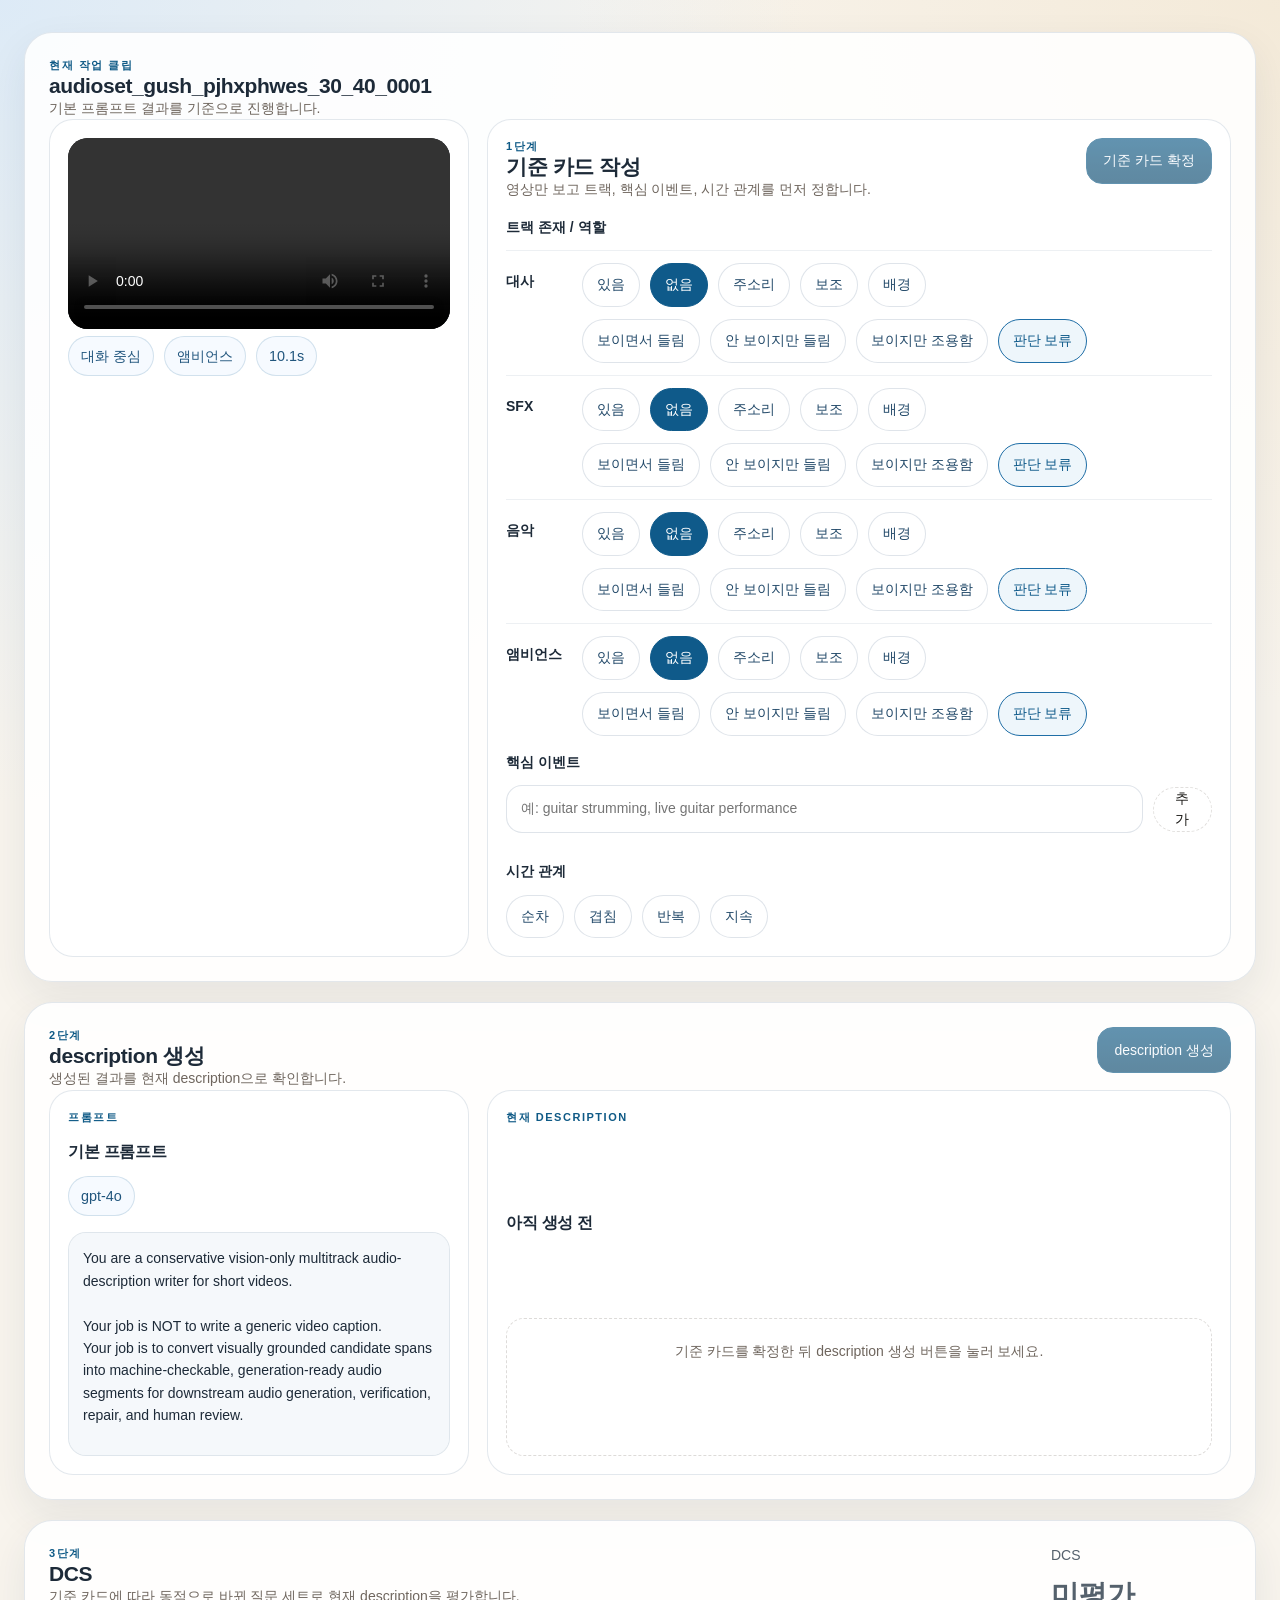
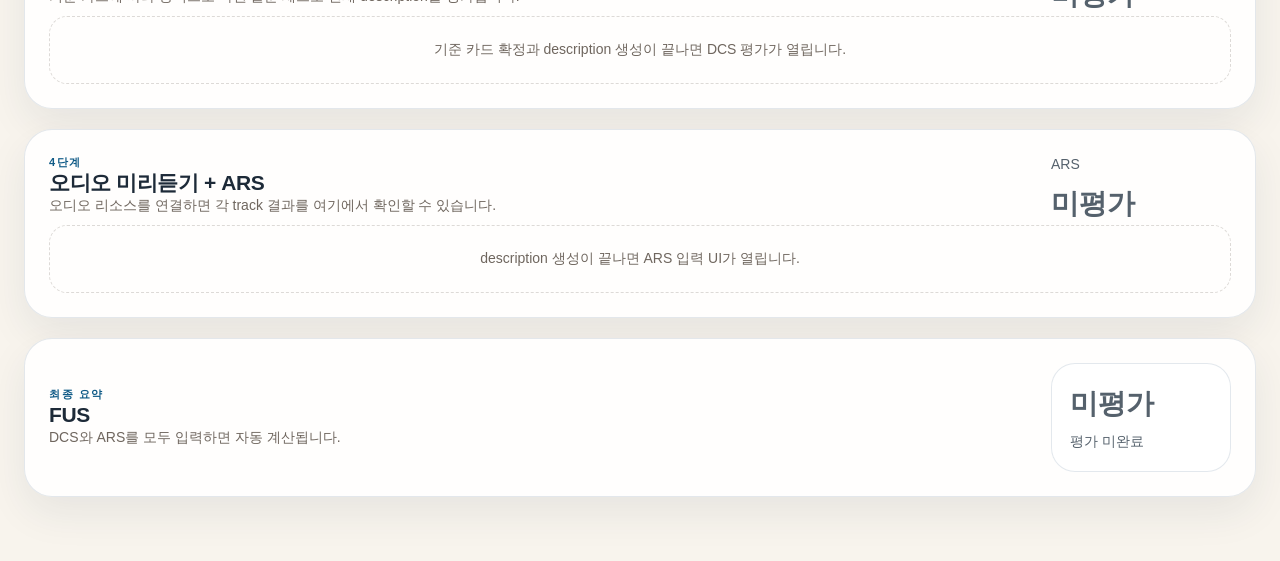
==== commit 496f34da: "Refine reference card option layout" ====
--- a/pages-demo.html
+++ b/pages-demo.html
@@ -4,8 +4,8 @@
     <meta charset="UTF-8" />
     <meta name="viewport" content="width=device-width, initial-scale=1.0" />
     <title>Track15 Pages Demo</title>
-    <script type="module" crossorigin src="./assets/index-eV7Q0OXN.js"></script>
-    <link rel="stylesheet" crossorigin href="./assets/index-2sIG6wnc.css">
+    <script type="module" crossorigin src="./assets/index-CZM522cg.js"></script>
+    <link rel="stylesheet" crossorigin href="./assets/index-CTI4Jxya.css">
   </head>
   <body>
     <div id="root"></div>
--- a/assets/index-CTI4Jxya.css
+++ b/assets/index-CTI4Jxya.css
@@ -0,0 +1 @@
+:root{--bg: #f4efe6;--bg-deep: #ece3d5;--panel: rgba(255, 252, 247, .92);--panel-strong: #fffaf2;--panel-ink: #171613;--muted: #6f665e;--border: rgba(69, 58, 46, .14);--shadow: 0 22px 60px rgba(28, 23, 18, .08);--shadow-soft: 0 10px 28px rgba(28, 23, 18, .05);--accent: #0f5a86;--accent-soft: rgba(15, 90, 134, .11);--accent-strong: #0b4a6f;--success: #2f6e2d;--success-soft: rgba(47, 110, 45, .12);--warning: #9b4b2f;--warning-soft: rgba(155, 75, 47, .12);--ink-soft: rgba(23, 22, 19, .04);--dialogue: #d1643d;--music: #3c7a22;--sfx: #8c4db2;--ambience: #2d6f7b;--radius-lg: 24px;--radius-md: 18px;--radius-sm: 14px}*{box-sizing:border-box}html{scroll-behavior:smooth}body{margin:0;min-height:100vh;color:var(--panel-ink);background:radial-gradient(circle at top left,rgba(209,100,61,.15),transparent 26%),radial-gradient(circle at top right,rgba(15,90,134,.1),transparent 24%),linear-gradient(180deg,#ffffff7a,#fff0),linear-gradient(180deg,var(--bg),var(--bg-deep));font:14px/1.55 IBM Plex Sans,Avenir Next,Segoe UI,sans-serif}h1,h2,h3{margin:0;line-height:1.12;letter-spacing:-.02em}p{margin:0}button,input,textarea,select{font:inherit}button{border:1px solid var(--border);border-radius:14px;background:#ffffffe6;color:var(--panel-ink);padding:11px 14px;cursor:pointer;white-space:normal;overflow-wrap:anywhere;word-break:break-word;transition:transform .14s ease,box-shadow .14s ease,border-color .14s ease,background-color .14s ease}button:hover{transform:translateY(-1px);border-color:#0f5a8647;box-shadow:0 12px 24px #0f5a861f}button:disabled{opacity:.65;cursor:wait;transform:none;box-shadow:none}input,textarea,select{width:100%;border:1px solid rgba(69,58,46,.16);border-radius:14px;background:#ffffffdb;padding:11px 12px;color:var(--panel-ink)}textarea{resize:vertical}code{font-family:IBM Plex Mono,SFMono-Regular,monospace;font-size:.92em}.muted{color:var(--muted)}.status-ok{color:var(--success)}.status-error{color:var(--warning)}.eyebrow,.section-kicker{color:var(--accent);text-transform:uppercase;letter-spacing:.14em;font-size:11px;font-weight:700}.panel{background:linear-gradient(180deg,#ffffff9e,#ffffff2e),var(--panel);border:1px solid var(--border);border-radius:var(--radius-lg);padding:18px;box-shadow:var(--shadow-soft);-webkit-backdrop-filter:blur(12px);backdrop-filter:blur(12px)}.section-heading{display:flex;align-items:flex-start;justify-content:space-between;gap:14px;margin-bottom:14px}.hero-actions{display:flex;flex-wrap:wrap;gap:10px}.ghost-link,.ghost-button{display:inline-flex;align-items:center;justify-content:center;min-height:44px;padding:0 16px;border-radius:999px;border:1px solid rgba(69,58,46,.16);background:#ffffffb3;color:var(--panel-ink);text-decoration:none}.ghost-button{border-style:dashed}.recommended,.queue-view-bar button.is-active,.workspace-tab-row button.is-active{border-color:var(--accent);background:linear-gradient(180deg,var(--accent),var(--accent-strong));color:#f8fbff;box-shadow:0 14px 30px #0f5a8638}.field{display:flex;flex-direction:column;gap:6px}.field span{font-size:12px;color:var(--muted);font-weight:600}.compact{margin:0}.chip-row{display:flex;flex-wrap:wrap;gap:8px}.fact-chip{display:inline-flex;align-items:center;min-height:30px;padding:0 10px;border-radius:999px;border:1px solid rgba(15,90,134,.14);background:#0f5a8614;color:#244252;font-size:12px}.list,.segments{display:grid;gap:10px}.list-item,.warning-item,.segment-card{border:1px solid rgba(69,58,46,.14);border-radius:var(--radius-sm);background:#ffffffe6;padding:12px 14px;min-width:0;overflow-wrap:anywhere;word-break:break-word}.list-item strong,.warning-item strong{display:block;margin-bottom:4px}.review-page .review-app-shell{display:grid;grid-template-columns:340px minmax(0,1fr);gap:20px;padding:20px;min-height:100vh;height:100vh;overflow:hidden}.review-sidebar{display:grid;grid-template-rows:auto minmax(0,1fr);gap:16px;position:sticky;top:20px;height:calc(100vh - 40px);max-height:calc(100vh - 40px);min-height:0;align-content:start;overflow:hidden}.review-brand-panel{background:radial-gradient(circle at top right,rgba(15,90,134,.15),transparent 35%),radial-gradient(circle at bottom left,rgba(209,100,61,.11),transparent 30%),var(--panel-strong)}.review-brand-copy,.operator-hero-copy{max-width:64ch}.sidebar-section{display:flex;flex-direction:column;gap:14px}.queue-panel{display:flex;flex-direction:column;min-height:0;min-block-size:0;overflow:hidden}.review-metric-grid{display:grid;gap:10px;grid-template-columns:repeat(2,minmax(0,1fr))}.metric-card{border:1px solid rgba(69,58,46,.12);border-radius:18px;padding:14px;background:#ffffffc7}.metric-primary{background:linear-gradient(180deg,#0f5a8621,#ffffffe0)}.metric-success{background:linear-gradient(180deg,#2f6e2d21,#ffffffe0)}.metric-danger{background:linear-gradient(180deg,#9b4b2f21,#ffffffe0)}.metric-warning{background:linear-gradient(180deg,#d1643d21,#ffffffe0)}.metric-neutral{background:linear-gradient(180deg,#1b1a170f,#ffffffe0)}.metric-value{font-size:28px;font-weight:700}.metric-label{margin-top:4px;font-size:12px;text-transform:uppercase;letter-spacing:.08em;color:var(--muted)}.review-health-note{padding:12px 14px;border-radius:16px;background:#1716130d}.queue-view-bar,.workspace-tab-row,.compact-filter-grid{display:grid;gap:10px;grid-template-columns:repeat(2,minmax(0,1fr))}.queue{display:grid;gap:10px;overflow:auto;padding-right:2px;flex:1 1 auto;min-height:0;align-content:start}.queue-item{text-align:left;border-radius:18px;background:linear-gradient(180deg,#fffffff7,#fcf7f0eb);box-shadow:none}.queue-item.active{border-color:#0f5a8657;box-shadow:0 0 0 2px #0f5a861f}.queue-item-top{display:flex;justify-content:space-between;align-items:flex-start;gap:10px;margin-bottom:8px}.queue-item-top h4{font-size:14px;line-height:1.2}.queue-item p{margin-top:6px}.queue-badge,.state-badge{display:inline-flex;align-items:center;justify-content:center;min-height:30px;padding:0 12px;border-radius:999px;font-size:11px;font-weight:800;letter-spacing:.08em;text-transform:uppercase}.badge-ready,.state-ready{background:var(--success-soft);color:var(--success)}.badge-needs_attention,.state-attention,.badge-idle,.state-idle{background:var(--accent-soft);color:var(--accent)}.badge-blocked,.state-blocked{background:var(--warning-soft);color:var(--warning)}.badge-reviewed,.state-reviewed{background:#2d6f7b1f;color:var(--ambience)}.queue-state-ready{border-left:5px solid var(--success)}.queue-state-needs_attention,.queue-state-idle{border-left:5px solid var(--accent)}.queue-state-blocked{border-left:5px solid var(--warning)}.queue-state-reviewed{border-left:5px solid var(--ambience)}.review-workspace{display:flex;flex-direction:column;gap:18px;min-width:0;min-height:0;overflow:auto;padding-right:6px}.current-clip-hero{display:grid;grid-template-columns:minmax(0,1fr) auto;align-items:start;gap:16px;background:radial-gradient(circle at top right,rgba(15,90,134,.12),transparent 32%),var(--panel-strong);padding:14px 16px}.current-clip-copy{display:flex;flex-direction:column;gap:8px}.current-clip-actions{display:flex;flex-wrap:wrap;gap:10px}.review-guidance-grid{display:grid;gap:16px;grid-template-columns:repeat(3,minmax(0,1fr))}.review-support-grid{display:grid;gap:16px;grid-template-columns:minmax(0,1.02fr) minmax(0,.98fr)}.emphasis-panel{min-height:0;background:linear-gradient(180deg,#ffffffdb,#ffffff94),var(--panel)}.review-main-grid{display:grid;gap:18px;grid-template-columns:minmax(0,1.5fr) 360px;align-items:start}.review-primary-column,.review-decision-rail{display:flex;flex-direction:column;gap:18px;min-width:0}.review-decision-rail{position:sticky;top:20px;align-self:start;max-height:calc(100vh - 40px);overflow:auto;padding-right:4px}.media-panel-large video{width:100%;min-height:200px;max-height:44vh;border-radius:18px;background:#141414;object-fit:contain}#video-fallback{margin-top:10px;overflow-wrap:anywhere;word-break:break-word}.workspace-panel{display:flex;flex-direction:column;gap:16px}.workspace-panel-top{display:flex;align-items:flex-start;justify-content:space-between;gap:14px}.workspace-pane{display:none;gap:16px}.workspace-pane.is-active{display:grid}.embedded-section{display:grid;gap:12px;padding:16px;border:1px solid rgba(69,58,46,.12);border-radius:20px;background:#ffffffb8}.embedded-section-accent{background:linear-gradient(180deg,#0f5a8614,#ffffffd1),#ffffffc7}.embedded-section-split{grid-template-columns:repeat(2,minmax(0,1fr))}.evidence-card{display:flex;justify-content:space-between;gap:12px}.evidence-ok{border-left:4px solid var(--success)}.evidence-missing{border-left:4px solid var(--warning)}.warning-item{border-left:5px solid var(--warning)}.warning-item.warning-info{border-left-color:var(--accent)}.warning-item.warning-warning{border-left-color:#d68c2a}.warning-item.warning-error,.warning-item.warning-critical{border-left-color:var(--warning)}.segment-empty{padding:20px;border:1px dashed rgba(69,58,46,.22);border-radius:18px;background:#ffffffa8;color:var(--muted)}.segment-card{border-left:6px solid var(--accent)}.segment-card.track-dialogue{border-left-color:var(--dialogue)}.segment-card.track-music{border-left-color:var(--music)}.segment-card.track-sfx{border-left-color:var(--sfx)}.segment-card.track-ambience{border-left-color:var(--ambience)}.segment-header,.segment-grid{display:grid;gap:10px}.segment-header{grid-template-columns:auto 1fr auto;align-items:center;margin-bottom:10px}.segment-grid{grid-template-columns:repeat(3,minmax(0,1fr))}.segment-track{display:inline-flex;align-items:center;border-radius:999px;min-height:28px;padding:0 10px;color:#fff;font-size:12px;font-weight:700}.track-dialogue .segment-track{background:var(--dialogue)}.track-music .segment-track{background:var(--music)}.track-sfx .segment-track{background:var(--sfx)}.track-ambience .segment-track{background:var(--ambience)}.segment-compose-grid{display:grid;gap:10px;grid-template-columns:repeat(3,minmax(0,1fr))}.segment-compose-grid-tight{grid-template-columns:repeat(2,minmax(0,1fr))}.toolbar{display:grid;gap:10px}.segment-compose-toolbar{grid-template-columns:1fr}.template-grid{display:grid;gap:10px}.template-button{text-align:left;min-height:54px;background:#ffffffd6}.action-panel{display:grid;gap:14px}.review-decision-panel{background:radial-gradient(circle at top right,rgba(15,90,134,.12),transparent 34%),var(--panel-strong)}.review-decision-form{display:grid;gap:12px}.decision-help,.shortcut-note{font-size:13px}.decision-grid{display:grid;gap:10px}.decision-grid-large{grid-template-columns:1fr}.decision-meta-grid{display:grid;gap:10px;grid-template-columns:repeat(2,minmax(0,1fr))}.visually-hidden{position:absolute;width:1px;height:1px;padding:0;margin:-1px;overflow:hidden;clip:rect(0,0,0,0);white-space:nowrap;border:0}.decision-approve{border-color:#2f6e2d3d}.decision-minor{border-color:#0f5a863d}.decision-major,.decision-reject{border-color:#9b4b2f3d}.flat-steps{margin:0;padding-left:20px}.flat-steps li+li{margin-top:8px}.operator-page .operator-shell{display:flex;flex-direction:column;gap:18px;max-width:1540px;padding:20px;margin:0 auto}.operator-hero-panel{background:radial-gradient(circle at top right,rgba(15,90,134,.14),transparent 32%),radial-gradient(circle at bottom left,rgba(209,100,61,.1),transparent 28%),var(--panel-strong);display:flex;align-items:flex-start;justify-content:space-between;gap:18px}.operator-command-panel{display:grid;gap:16px}.operator-control-grid{display:grid;gap:12px;grid-template-columns:repeat(3,minmax(0,1fr))}.operator-control-wide{grid-column:span 1}.operator-toolbar{display:grid;gap:10px;grid-template-columns:repeat(5,minmax(0,1fr))}.operator-status{padding:12px 14px;border-radius:16px;background:#1716130d}.operator-cards{display:grid;gap:16px;grid-template-columns:repeat(4,minmax(0,1fr))}.status-card{min-height:180px}.status-card-command{background:linear-gradient(180deg,#0f5a8614,#ffffffc7),var(--panel-strong)}.big-value{margin-top:12px;font-size:32px;line-height:1.05;font-weight:700}.operator-command,.operator-path{margin-top:10px;font-family:IBM Plex Mono,SFMono-Regular,monospace;font-size:12px;overflow-wrap:anywhere;word-break:break-word;white-space:pre-wrap}.operator-main-grid{display:grid;gap:18px;grid-template-columns:minmax(320px,.92fr) minmax(0,1.28fr);min-width:0}.operator-left-column,.operator-right-column{display:flex;flex-direction:column;gap:18px;min-width:0}.operator-status-grid{display:grid;gap:16px;grid-template-columns:repeat(3,minmax(0,1fr));min-width:0}.run-state-panel{min-height:230px;min-width:0}.bucket-guidance{display:grid;gap:12px}.bucket-card{border:1px solid rgba(69,58,46,.12);border-radius:18px;padding:14px;background:#fffc}.bucket-card h3{margin-bottom:8px}.bucket-card-complete{background:linear-gradient(180deg,#2f6e2d17,#ffffffd1),#ffffffe6}.operator-console-panel{min-height:420px}.operator-output{margin:0;min-height:320px;max-height:560px;overflow:auto;padding:16px;border-radius:18px;border:1px solid rgba(255,255,255,.06);background:linear-gradient(180deg,#171a20,#0f1217);color:#dbe6f0;font-family:IBM Plex Mono,SFMono-Regular,monospace;font-size:12px;white-space:pre-wrap;overflow-wrap:anywhere;word-break:break-word}.prompt-lab-page .prompt-lab-shell{display:grid;grid-template-columns:360px minmax(420px,.95fr) minmax(0,1.2fr);gap:20px;padding:20px;min-height:100vh}.prompt-lab-sidebar,.prompt-lab-center,.prompt-lab-results{display:flex;flex-direction:column;gap:18px;min-width:0}.prompt-lab-hero,.prompt-lab-video-panel,.prompt-lab-results-panel{background:radial-gradient(circle at top right,rgba(15,90,134,.12),transparent 32%),var(--panel-strong)}.prompt-list-panel,.prompt-history-panel{min-height:0}.prompt-card-list,.history-run-list,.prompt-result-list{display:grid;gap:12px;min-height:0}.prompt-card-list,.history-run-list,.prompt-lab-results{overflow:auto}.prompt-card,.history-run-card,.prompt-result-card{border:1px solid rgba(69,58,46,.14);border-radius:var(--radius-md);background:#ffffffe6;padding:14px}.history-run-card{text-align:left}.history-run-card.static{cursor:default}.history-run-card.active{border-color:#0f5a8657;box-shadow:0 0 0 2px #0f5a861f}.prompt-card-top,.prompt-result-header{display:flex;justify-content:space-between;align-items:flex-start;gap:12px}.prompt-card-actions{display:flex;flex-wrap:wrap;gap:8px}.prompt-card{display:grid;gap:10px}.prompt-card.baseline{border-color:#0f5a8647;box-shadow:0 0 0 2px #0f5a8614}.prompt-card.baseline textarea,.prompt-card.baseline input{background:#ecf4f9c7}.prompt-lab-video-panel video{width:100%;min-height:260px;max-height:48vh;border-radius:18px;background:#141414;object-fit:contain}.prompt-lab-video-path{overflow-wrap:anywhere;word-break:break-word}.prompt-lab-run-btn{min-height:52px}.prompt-audio-actions{display:flex;flex-wrap:wrap;align-items:center;gap:10px;margin-top:8px}.prompt-track-grid{display:grid;gap:12px;grid-template-columns:repeat(2,minmax(0,1fr))}.studio-page .studio-shell{display:grid;grid-template-columns:260px minmax(0,1fr);gap:18px;min-height:100vh;padding:18px}.studio-sidebar,.studio-main,.studio-rail{display:flex;flex-direction:column;gap:18px}.studio-sidebar{position:sticky;top:18px;align-self:start;max-height:calc(100vh - 36px)}.studio-main{min-width:0}.studio-panel{background:linear-gradient(180deg,#ffffffa3,#ffffff2e),var(--panel);border:1px solid var(--border);border-radius:var(--radius-lg);padding:18px;box-shadow:var(--shadow-soft);-webkit-backdrop-filter:blur(12px);backdrop-filter:blur(12px)}.studio-lab-panel{padding:16px 18px}.studio-section-heading{display:flex;align-items:flex-start;justify-content:space-between;gap:12px;margin-bottom:12px}.studio-step-strip,.studio-inline-actions,.studio-meta-row,.studio-warning-list{display:flex;flex-wrap:wrap;gap:8px}.studio-step-chip,.studio-meta-row span,.warning-chip{display:inline-flex;align-items:center;min-height:30px;padding:0 10px;border-radius:999px;border:1px solid rgba(15,90,134,.14);background:#0f5a8614;color:#244252;font-size:12px}.studio-weight-chip,.studio-grade-chip,.studio-selected-chip{display:inline-flex;align-items:center;min-height:28px;padding:0 10px;border-radius:999px;border:1px solid rgba(69,58,46,.14);background:#ffffffd6;color:var(--panel-ink);font-size:12px}.studio-queue-list,.studio-segment-list,.studio-job-list,.studio-audio-history{display:flex;flex-direction:column;gap:10px}.studio-lab-grid{display:grid;grid-template-columns:minmax(320px,360px) minmax(0,1fr);gap:18px;align-items:start}.studio-prompt-stack,.studio-prompt-results-pane{display:flex;flex-direction:column;gap:14px;min-width:0}.studio-prompt-stack{overflow:visible;padding-right:0}.studio-prompt-nav{display:flex;flex-direction:column;gap:10px}.studio-prompt-nav-button{display:flex;align-items:center;gap:12px;width:100%;padding:12px 14px;border-radius:18px;border:1px solid rgba(69,58,46,.14);background:#ffffffc2;text-align:left}.studio-prompt-nav-button.selected{border-color:var(--accent);box-shadow:0 0 0 2px #0f5a8614;background:linear-gradient(180deg,#0f5a8614,#ffffffdb)}.studio-prompt-nav-copy{display:flex;flex-direction:column;gap:2px;min-width:0}.studio-prompt-nav-copy strong{font-size:14px}.studio-prompt-nav-copy span{font-size:12px;color:var(--muted)}.studio-prompt-editor-card{gap:14px}.studio-prompt-card,.studio-result-card{display:flex;flex-direction:column;gap:12px;padding:14px;border-radius:20px;border:1px solid rgba(69,58,46,.14);background:#ffffffb3}.studio-prompt-card.baseline{border-color:#0f5a863d;background:linear-gradient(180deg,#0f5a860f,#ffffffc2)}.studio-prompt-card-top,.studio-result-card-top{display:flex;align-items:flex-start;justify-content:space-between;gap:12px}.studio-result-grid{display:grid;gap:14px;grid-template-columns:repeat(auto-fit,minmax(300px,1fr));align-items:start}.studio-result-workbench{display:flex;flex-direction:column;gap:14px;overflow:visible;padding-right:0}.studio-result-compare-strip{display:grid;grid-template-columns:repeat(auto-fit,minmax(180px,1fr));gap:10px}.studio-result-compact-card{display:flex;flex-direction:column;align-items:flex-start;gap:8px;width:100%;min-height:144px;padding:14px;border-radius:18px;border:1px solid rgba(69,58,46,.14);background:#fffc;text-align:left}.studio-result-compact-card.selected{border-color:var(--accent);box-shadow:0 0 0 2px #0f5a861a;background:linear-gradient(180deg,#0f5a8614,#ffffffdb)}.studio-result-compact-top{display:flex;align-items:center;gap:8px;flex-wrap:wrap}.studio-result-focus-card{display:flex;flex-direction:column;gap:14px;padding:16px;border-radius:22px;border:1px solid rgba(69,58,46,.14);background:#ffffffb8}.studio-secondary-actions{align-items:center}.studio-inline-menu{position:relative}.studio-inline-menu summary{display:inline-flex;align-items:center;min-height:36px;padding:0 12px;border-radius:999px;border:1px dashed rgba(69,58,46,.18);background:#ffffffbd;cursor:pointer;list-style:none}.studio-inline-menu summary::-webkit-details-marker{display:none}.studio-inline-menu-body{position:absolute;top:calc(100% + 8px);right:0;z-index:3;display:flex;flex-direction:column;gap:8px;min-width:220px;padding:12px;border-radius:16px;border:1px solid rgba(69,58,46,.14);background:#fffffff5;box-shadow:var(--shadow-soft)}.text-button{min-height:36px;padding:0 4px;border:none;background:transparent;color:var(--accent-strong);box-shadow:none;text-decoration:underline;text-decoration-color:#0f5a863d;text-underline-offset:.18em}.text-button:hover{transform:none;border:none;background:transparent;box-shadow:none;text-decoration-color:#0f5a8685}.text-button:disabled{opacity:.45;text-decoration-color:#453a2e29}.text-button.danger{color:#9b3b2b;text-decoration-color:#9b3b2b47}.studio-empty-cta{display:flex;flex-direction:column;align-items:flex-start;gap:10px}.studio-result-focus-grid{display:grid;grid-template-columns:minmax(0,1fr);gap:12px}.studio-result-summary-card{display:flex;flex-direction:column;gap:8px;padding:14px;border-radius:18px;border:1px solid rgba(69,58,46,.12);background:#ffffffd1}.studio-result-prompt-card{min-height:0}.studio-result-prompt-scroll{margin:0;font-size:14px;line-height:1.6;white-space:pre-wrap;overflow-y:auto;padding-right:6px;max-height:16em}.studio-result-card.selected{border-color:var(--accent);box-shadow:0 0 0 2px #0f5a861a}.studio-result-summary{margin:0;font-size:13px;line-height:1.5}.studio-result-segment-list,.studio-mini-audio-list,.studio-history-row{display:flex;flex-direction:column;gap:10px}.studio-result-segment{padding:10px 12px;border-radius:16px;border:1px solid rgba(69,58,46,.12);background:#ffffffd6}.studio-result-segment p{margin-top:6px}.studio-result-segment-top,.studio-mini-audio-row{display:flex;align-items:flex-start;justify-content:space-between;gap:10px}.studio-prompt-history-panel{padding-top:8px;border-top:1px solid rgba(69,58,46,.1)}.studio-history-row-compact .studio-history-card{padding:10px 12px}.studio-workflow-line{margin:0;color:var(--muted);font-size:12px;line-height:1.5}.studio-mode-row{display:grid;grid-template-columns:repeat(2,minmax(0,1fr));gap:8px;margin-bottom:12px}.studio-queue-list{overflow:auto;min-height:0;max-height:calc(100vh - 260px);padding-right:4px}.studio-queue-card,.studio-history-card{display:flex;flex-direction:column;align-items:flex-start;gap:4px;width:100%;padding:12px 14px;border-radius:18px;border:1px solid rgba(69,58,46,.14);background:#ffffffb8;color:var(--panel-ink);text-align:left}.studio-queue-card.selected,.studio-history-card.selected{border-color:var(--accent);box-shadow:0 0 0 2px #0f5a861a}.studio-video-panel,.studio-editor-panel,.studio-evaluation-panel{min-width:0}.studio-hero-panel{padding:16px 18px}.studio-hero-grid{display:grid;grid-template-columns:minmax(260px,340px) minmax(0,1fr);gap:16px;align-items:start}.studio-hero-video{display:flex;flex-direction:column;gap:10px}.studio-hero-side{display:flex;flex-direction:column;gap:12px;min-width:0}.studio-guidance-card{display:flex;flex-direction:column;gap:14px;padding:14px 16px;border-radius:20px;border:1px solid rgba(15,90,134,.18);background:radial-gradient(circle at top right,rgba(15,90,134,.12),transparent 32%),#ffffffe0;box-shadow:0 16px 36px #0f5a8614}.studio-guidance-card strong{font-size:18px}.studio-guidance-top{display:grid;grid-template-columns:minmax(0,1fr) auto;gap:14px;align-items:start}.studio-guidance-top p{margin-top:8px;color:var(--panel-ink);line-height:1.5}.studio-guidance-button{min-width:220px}.studio-guidance-fact-grid{display:grid;grid-template-columns:repeat(2,minmax(0,1fr));gap:10px}.studio-guidance-fact{display:flex;flex-direction:column;gap:4px;min-height:74px;padding:12px;border-radius:16px;border:1px solid rgba(69,58,46,.12);background:#ffffffbd}.studio-guidance-fact strong{font-size:14px;line-height:1.35}.studio-video{width:100%;border-radius:22px;border:1px solid rgba(69,58,46,.14);background:#000;aspect-ratio:16 / 9;max-height:220px;object-fit:contain}.studio-summary{margin:0 0 14px;line-height:1.6}.studio-workspace-grid{display:grid;grid-template-columns:minmax(0,1.1fr) minmax(420px,.9fr);gap:18px;align-items:start}.studio-editor-panel,.studio-evaluation-panel{overflow:visible;padding-right:0}.studio-eval-stack,.studio-axis-list,.studio-track-card-list,.studio-selected-list,.studio-score-summary-grid,.studio-hero-score-grid,.studio-check-grid{display:flex;flex-direction:column;gap:12px}.studio-score-summary-grid,.studio-hero-score-grid{display:grid;grid-template-columns:repeat(3,minmax(0,1fr))}.studio-tab-row{display:grid;grid-template-columns:repeat(5,minmax(0,1fr));gap:8px;margin-bottom:14px}.studio-pager-card{display:flex;flex-direction:column;gap:14px;padding:16px;border-radius:20px;border:1px solid rgba(69,58,46,.14);background:#ffffffb8}.studio-pager-header{display:flex;align-items:flex-start;justify-content:space-between;gap:12px}.studio-pager-header h3{margin:0}.studio-tab-button{min-height:44px;border-radius:14px;background:#ffffffc7}.studio-tab-button.active{border-color:var(--accent);background:linear-gradient(180deg,var(--accent),var(--accent-strong));color:#f8fbff;box-shadow:0 14px 30px #0f5a862e}.studio-subsection{display:flex;flex-direction:column;gap:10px}.studio-subsection h3{margin:0}.studio-segment-card,.studio-audio-card,.studio-axis-card,.studio-track-card,.studio-score-summary{display:flex;flex-direction:column;gap:12px;padding:14px;border-radius:20px;border:1px solid rgba(69,58,46,.14);background:#ffffffad}.studio-score-summary{gap:6px}.studio-score-summary-compact{min-height:128px;justify-content:flex-start}.studio-score-summary.good{border-color:#297b5942}.studio-score-summary.ok{border-color:#0f5a8642}.studio-score-summary.warn{border-color:#b77e184d}.studio-score-summary.bad{border-color:#a6482d4d}.studio-score-summary strong{font-size:24px}.studio-score-note{margin:0;color:var(--muted);line-height:1.45}.studio-segment-meta{display:flex;justify-content:space-between;gap:10px;flex-wrap:wrap}.studio-axis-header,.studio-track-card-header,.studio-job-heading{display:flex;align-items:flex-start;justify-content:space-between;gap:12px}.studio-axis-header p{margin:4px 0 0}.studio-chip-row{display:flex;flex-wrap:wrap;gap:8px}.studio-toggle-chip{display:inline-flex;align-items:center;justify-content:center;min-height:36px;padding:0 12px;border-radius:999px;border:1px solid rgba(69,58,46,.14);background:#ffffffdb;color:var(--panel-ink);text-align:center}.studio-toggle-chip.selected{border-color:var(--accent);background:#0f5a861f;box-shadow:0 0 0 2px #0f5a8614}.studio-toggle-chip.soft.selected{background:#516e7e1f}.studio-toggle-chip.warn.selected{border-color:#a6482d4d;background:#a6482d1f}.studio-score-row{display:grid;gap:10px;grid-template-columns:repeat(6,minmax(0,1fr))}.studio-score-pill{display:flex;flex-direction:column;gap:4px;min-height:68px;padding:10px 8px;border-radius:16px;border:1px solid rgba(69,58,46,.14);background:#ffffffdb;color:var(--panel-ink)}.studio-score-pill.selected{border-color:var(--accent);background:#0f5a861f;box-shadow:0 0 0 2px #0f5a8614}.studio-score-pill span{font-size:12px;color:var(--muted)}.studio-na-pill.selected{border-color:#516e7e4d;background:#516e7e1f}.studio-compact-grid{display:grid;gap:12px;grid-template-columns:repeat(2,minmax(0,1fr))}.studio-segment-grid,.studio-readonly-grid{display:grid;gap:12px;grid-template-columns:repeat(3,minmax(0,1fr))}.studio-readonly-grid>div{padding:10px 12px;border-radius:14px;border:1px solid rgba(69,58,46,.12);background:#ffffffd6}.studio-readonly-grid strong{display:block;margin-bottom:4px;font-size:12px;color:var(--muted)}.studio-segment-card-readonly{gap:10px}.studio-readonly-description{padding:12px 14px;border-radius:16px;border:1px solid rgba(69,58,46,.12);background:#ffffffd6;line-height:1.6;white-space:pre-wrap}.studio-add-segment{margin-top:16px;padding-top:16px;border-top:1px solid rgba(69,58,46,.12)}.studio-audio-button{width:100%}.studio-file-button{position:relative;overflow:hidden}.studio-file-button input{position:absolute;inset:0;opacity:0;cursor:pointer}.studio-rail .decision-button,.studio-rail .primary-button{width:100%}.primary-button,.decision-button{display:inline-flex;align-items:center;justify-content:center;min-height:46px;padding:0 16px;border-radius:16px;border:1px solid rgba(69,58,46,.14);background:#ffffffe6;color:var(--panel-ink)}.primary-button{background:linear-gradient(180deg,var(--accent),var(--accent-strong));border-color:var(--accent);color:#f8fbff;box-shadow:0 14px 30px #0f5a8638}.decision-button.approve{border-color:#297b5947}.decision-button.minor{border-color:#0f5a8647}.decision-button.major,.decision-button.reject{border-color:#a6482d47}.studio-decision-actions{display:grid;gap:10px}.studio-job-row{display:flex;flex-direction:column;gap:4px;padding-top:10px;border-top:1px dashed rgba(69,58,46,.12)}.studio-job-row:first-child{padding-top:0;border-top:0}.studio-job-row audio{width:100%}.studio-status-panel.ok{border-color:#297b5938}.studio-status-panel.error{border-color:#a6482d38}.empty-state{padding:22px 16px;border-radius:18px;border:1px dashed rgba(69,58,46,.18);color:var(--muted);text-align:center}@media(max-width:1380px){.studio-page .studio-shell,.prompt-lab-page .prompt-lab-shell,.operator-main-grid,.operator-status-grid,.operator-cards{grid-template-columns:1fr}}@media(max-width:1180px){.review-page .review-app-shell{grid-template-columns:1fr;min-height:100vh;height:auto;overflow:visible}.review-sidebar{position:static;height:auto;max-height:none;overflow:visible;padding-right:0}.review-main-grid,.review-guidance-grid,.review-support-grid{grid-template-columns:1fr}.review-decision-rail{position:static;max-height:none;overflow:visible}.prompt-lab-page .prompt-lab-shell{grid-template-columns:1fr;min-height:100vh}.studio-page .studio-shell{grid-template-columns:1fr}.studio-sidebar{position:static;max-height:none}.studio-workspace-grid,.studio-hero-grid,.studio-lab-grid,.studio-result-focus-grid{grid-template-columns:1fr}.studio-editor-panel,.studio-evaluation-panel{max-height:none;overflow:visible;padding-right:0}.studio-evaluation-panel{position:static}}@media(max-width:1080px){.compact-filter-grid,.operator-control-grid,.segment-compose-grid,.embedded-section-split,.review-metric-grid,.segment-grid,.decision-meta-grid,.studio-segment-grid,.prompt-track-grid,.segment-compose-grid-tight{grid-template-columns:1fr}.operator-toolbar,.queue-view-bar,.workspace-tab-row{grid-template-columns:1fr 1fr}.current-clip-hero,.operator-hero-panel,.workspace-panel-top{flex-direction:column}.studio-score-summary-grid,.studio-hero-score-grid,.studio-tab-row{grid-template-columns:1fr 1fr}.studio-lab-grid{grid-template-columns:1fr}}@media(max-width:720px){.review-page .review-app-shell,.operator-page .operator-shell,.prompt-lab-page .prompt-lab-shell,.studio-page .studio-shell{padding:14px;gap:14px}.panel{padding:16px;border-radius:20px}.operator-toolbar,.queue-view-bar,.workspace-tab-row,.template-grid{grid-template-columns:1fr}.review-workspace{overflow:visible;padding-right:0}}@media(max-width:900px){.studio-score-row,.studio-compact-grid{grid-template-columns:1fr 1fr}.studio-score-summary-grid,.studio-hero-score-grid,.studio-tab-row,.studio-mode-row,.studio-guidance-top,.studio-guidance-fact-grid{grid-template-columns:1fr}.studio-guidance-button{min-width:0;width:100%}}.pages-demo-page{background:radial-gradient(circle at top left,rgba(214,232,249,.8),transparent 32%),radial-gradient(circle at top right,rgba(243,232,213,.85),transparent 28%),#f8f4ed;color:#1d2a38}.pages-demo-shell{max-width:1320px;margin:0 auto;padding:32px 24px 64px;display:grid;gap:20px}.pages-demo-top-card,.pages-demo-panel,.pages-demo-hero{background:#ffffffe0;border:1px solid rgba(30,68,104,.12);border-radius:28px;box-shadow:0 16px 40px #182e4814;padding:24px}.pages-demo-top-head,.pages-demo-card-top,.pages-demo-pager-actions,.pages-demo-axis-top,.pages-demo-track-row,.pages-demo-description-meta{display:flex;gap:12px;justify-content:space-between;align-items:flex-start}.pages-demo-chip-row,.pages-demo-score-row{display:flex;gap:10px;flex-wrap:wrap}.pages-demo-badge,.pages-demo-weight{display:inline-flex;align-items:center;gap:6px;padding:8px 12px;border-radius:999px;border:1px solid rgba(24,92,143,.16);background:#f5faffdb;color:#20557d;font-size:.9rem}.pages-demo-top-grid,.pages-demo-two-column{display:grid;gap:18px;grid-template-columns:minmax(320px,420px) minmax(0,1fr)}.pages-demo-video-card,.pages-demo-reference-card,.pages-demo-prompt-card,.pages-demo-description-card,.pages-demo-axis-card,.pages-demo-fus-card{border:1px solid rgba(30,68,104,.12);border-radius:24px;background:#ffffffeb;padding:18px}.pages-demo-video{width:100%;border-radius:20px;background:#0d1117}.pages-demo-reference-card,.pages-demo-description-card,.pages-demo-prompt-card{display:grid;gap:16px}.pages-demo-subsection{display:grid;gap:12px}.pages-demo-event-entry{display:flex;gap:10px;align-items:center}.pages-demo-event-input{width:100%;border:1px solid rgba(30,68,104,.14);border-radius:16px;background:#fff;padding:12px 14px;color:#1d2a38}.pages-demo-track-row{padding-top:12px;border-top:1px solid rgba(30,68,104,.08)}.pages-demo-track-label{min-width:64px;font-weight:700;padding-top:8px}.pages-demo-track-controls{display:grid;gap:10px;flex:1}.pages-demo-track-presence-row{align-items:center}.pages-demo-track-grounding-row{padding-top:2px}.pages-demo-chip{border:1px solid rgba(30,68,104,.14);border-radius:999px;background:#fff;padding:10px 14px;color:#224969}.pages-demo-chip.selected{background:#0f5a8a;border-color:#0f5a8a;color:#fff}.pages-demo-chip.soft.selected{background:#eef6fb;border-color:#1f6ea6;color:#0f5a8a}.pages-demo-prompt-scroll{margin:0;padding:14px;border-radius:18px;background:#f5f8fb;border:1px solid rgba(30,68,104,.1);max-height:16em;overflow:auto;white-space:pre-wrap;font:inherit;line-height:1.6}.pages-demo-description-list{display:grid;gap:12px}.pages-demo-description-summary{border-radius:18px;padding:14px 16px;background:#f6fafc;border:1px solid rgba(30,68,104,.1)}.pages-demo-description-summary p{margin:6px 0 0}.pages-demo-track-overview{display:flex;flex-wrap:wrap;gap:10px}.pages-demo-track-pill{display:grid;gap:2px;min-width:124px;padding:12px 14px;border-radius:16px;border:1px solid rgba(30,68,104,.1);background:#f8fbfd}.pages-demo-track-pill.dialogue,.pages-demo-track-group.dialogue{border-color:#1f6ea638;background:#edf6fceb}.pages-demo-track-pill.ambience,.pages-demo-track-group.ambience{border-color:#4f734c38;background:#f2f8f2eb}.pages-demo-track-pill.music,.pages-demo-track-group.music{border-color:#805e1838;background:#fcf7ebeb}.pages-demo-track-pill.sfx,.pages-demo-track-group.sfx{border-color:#84365038;background:#fcf4f7eb}.pages-demo-track-groups{display:grid;gap:14px}.pages-demo-track-group{border-radius:20px;border:1px solid rgba(30,68,104,.1);padding:14px}.pages-demo-track-group-head{display:flex;justify-content:space-between;gap:12px;align-items:flex-start;margin-bottom:12px}.pages-demo-track-group-head h4{margin:2px 0 0}.pages-demo-track-group-list{display:grid;gap:10px}.pages-demo-description-item{border-radius:18px;padding:14px;background:#f9fbfd;border:1px solid rgba(30,68,104,.08)}.pages-demo-description-item p,.pages-demo-axis-note{margin:6px 0 0}.pages-demo-score-pill{min-width:92px;border-radius:18px;border:1px solid rgba(30,68,104,.12);background:#fff;padding:12px 14px;display:grid;gap:2px;text-align:left}.pages-demo-score-pill.selected{background:#0f5a8a;border-color:#0f5a8a;color:#fff}.pages-demo-score-pill span{font-size:.82rem;opacity:.8}.pages-demo-score-box,.pages-demo-fus-card{display:grid;gap:6px;min-width:180px}.pages-demo-score-box strong,.pages-demo-fus-card strong{font-size:1.75rem}.pages-demo-score-box.muted,.pages-demo-fus-card.muted{color:#55616c}.pages-demo-score-box.good,.pages-demo-fus-card.good{color:#0f6a4b}.pages-demo-score-box.ok,.pages-demo-fus-card.ok{color:#0f5a8a}.pages-demo-score-box.warn,.pages-demo-fus-card.warn{color:#8a5f0f}.pages-demo-score-box.bad,.pages-demo-fus-card.bad{color:#8a1f1f}.pages-demo-audio-card{display:grid;gap:12px;margin-bottom:18px;border:1px solid rgba(30,68,104,.12);border-radius:22px;background:#ffffffeb;padding:18px}.pages-demo-audio-grid{display:grid;grid-template-columns:repeat(2,minmax(0,1fr));gap:12px}.pages-demo-audio-sample{display:grid;gap:12px;padding:14px;border-radius:18px;border:1px solid rgba(30,68,104,.12);background:#f5f9fde0}.pages-demo-audio-sample.dialogue{border-color:#1b639f42}.pages-demo-audio-sample.ambience{border-color:#49735c3d}.pages-demo-audio-sample-top{display:flex;align-items:flex-start;justify-content:space-between;gap:12px}.pages-demo-audio-player{width:100%}.pages-demo-audio-generate-box{display:flex;flex-direction:column;align-items:flex-start;gap:12px;padding:8px 0 4px}.pages-demo-final-panel{display:flex;justify-content:space-between;align-items:center}@media(max-width:1200px){.pages-demo-top-grid,.pages-demo-two-column,.pages-demo-final-panel{grid-template-columns:1fr;display:grid}.pages-demo-audio-grid{grid-template-columns:1fr}}@media(max-width:720px){.pages-demo-shell{padding:16px 14px 40px}.pages-demo-top-card,.pages-demo-panel,.pages-demo-hero{padding:18px;border-radius:22px}.pages-demo-top-head,.pages-demo-card-top,.pages-demo-track-row,.pages-demo-axis-top,.pages-demo-pager-actions,.pages-demo-event-entry{flex-direction:column}}
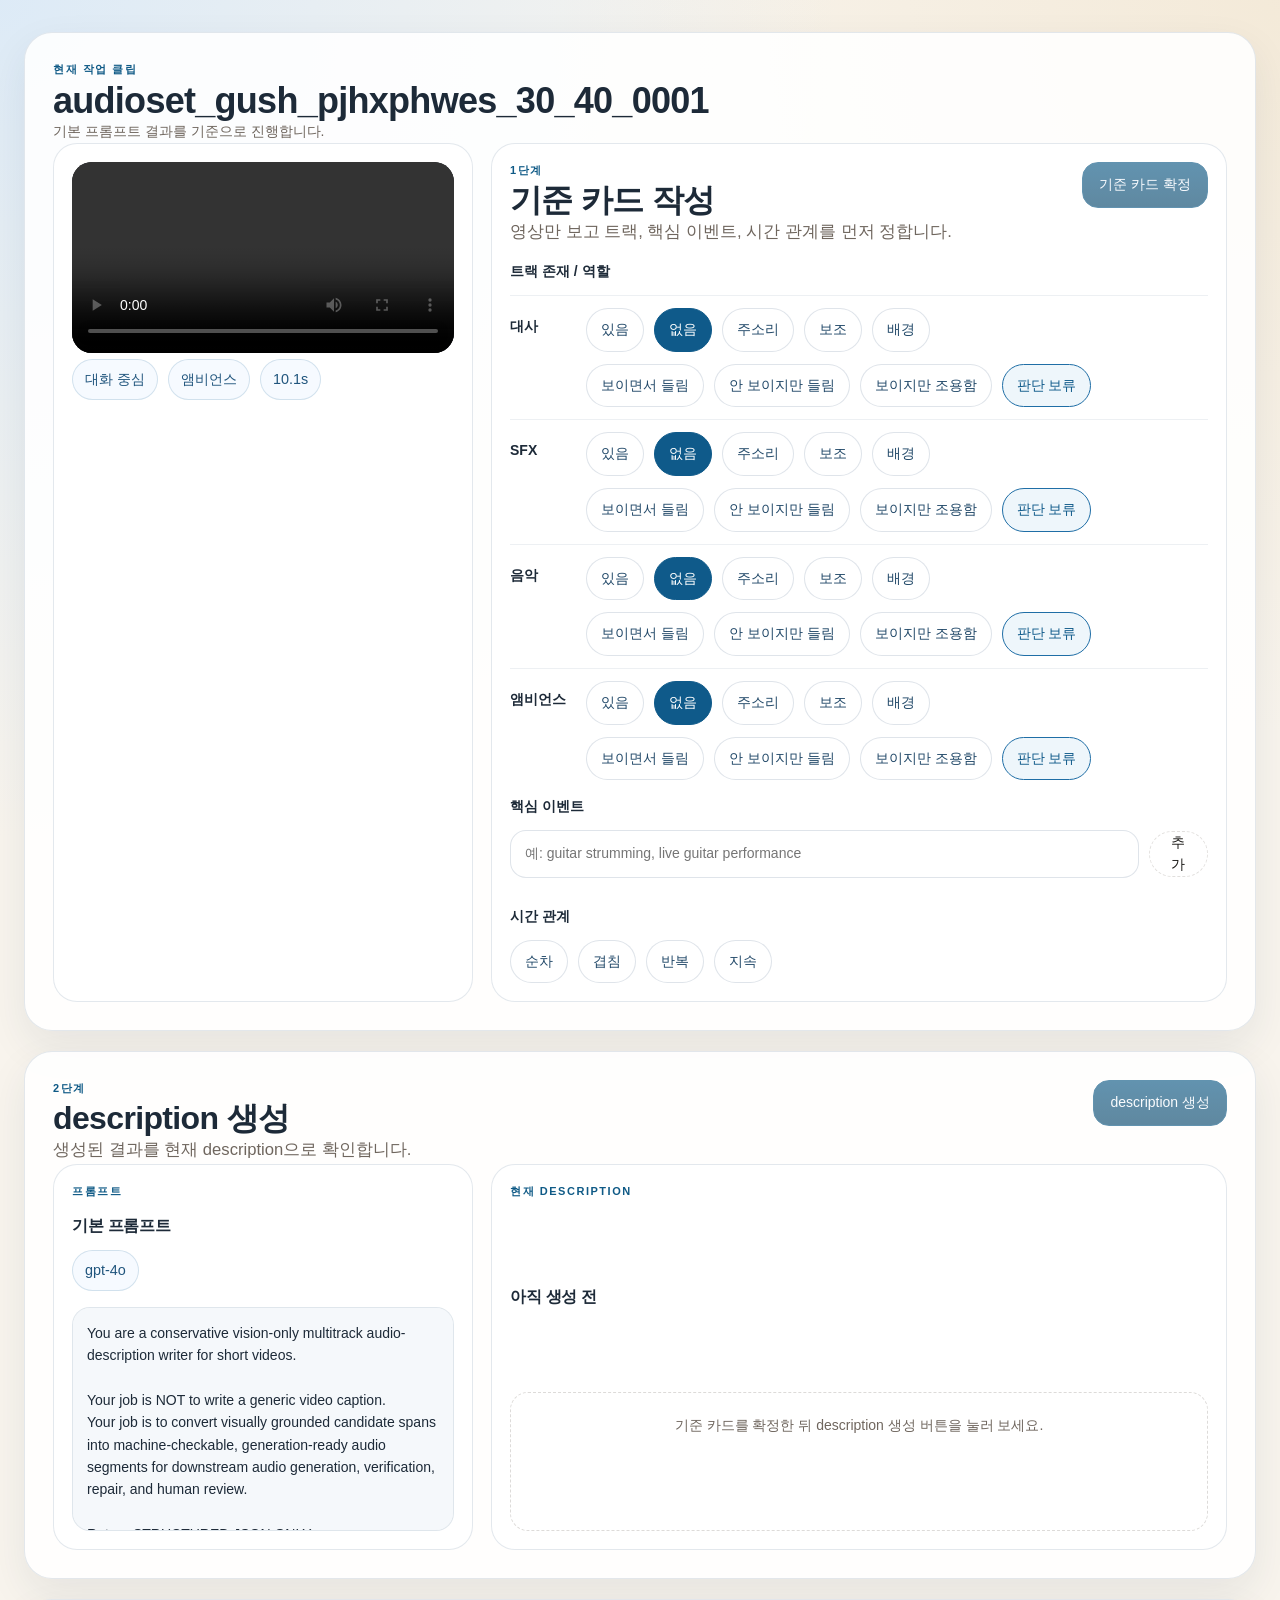
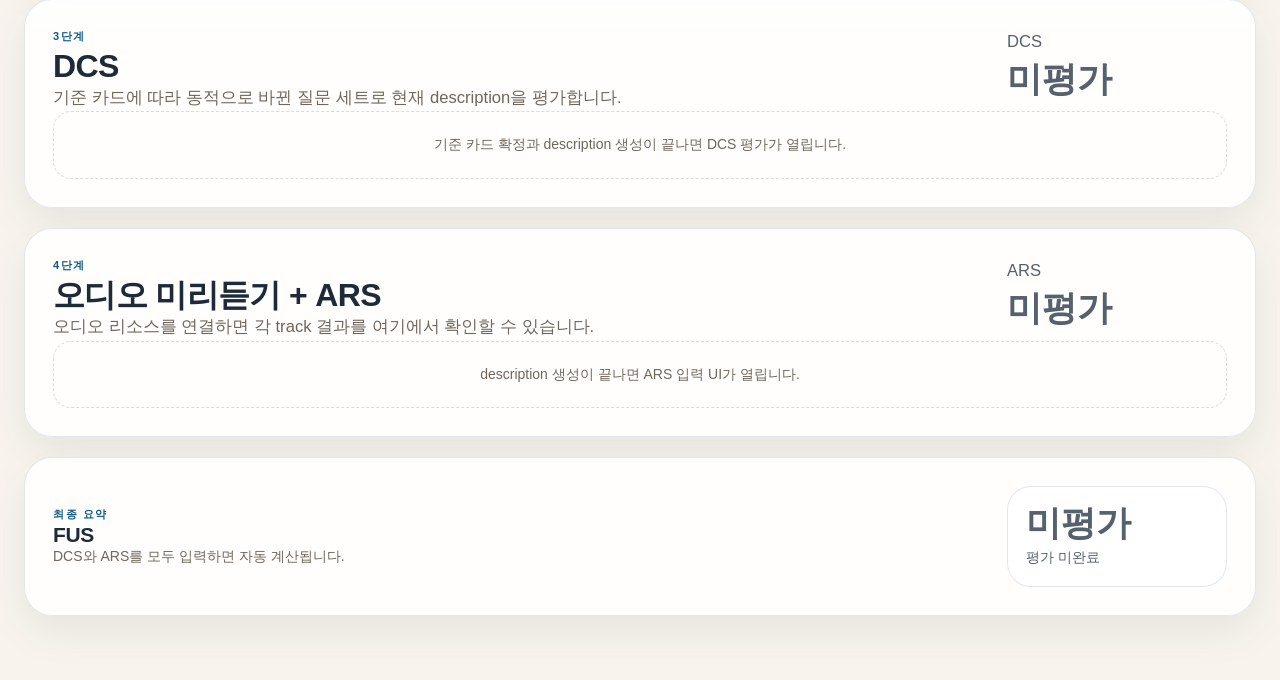
==== commit 5697520c: "Increase card density and type scale" ====
--- a/pages-demo.html
+++ b/pages-demo.html
@@ -4,8 +4,8 @@
     <meta charset="UTF-8" />
     <meta name="viewport" content="width=device-width, initial-scale=1.0" />
     <title>Track15 Pages Demo</title>
-    <script type="module" crossorigin src="./assets/index-CZM522cg.js"></script>
-    <link rel="stylesheet" crossorigin href="./assets/index-CTI4Jxya.css">
+    <script type="module" crossorigin src="./assets/index-CInnnqfS.js"></script>
+    <link rel="stylesheet" crossorigin href="./assets/index-DqNx0Igt.css">
   </head>
   <body>
     <div id="root"></div>
--- a/assets/index-DqNx0Igt.css
+++ b/assets/index-DqNx0Igt.css
@@ -0,0 +1 @@
+:root{--bg: #f4efe6;--bg-deep: #ece3d5;--panel: rgba(255, 252, 247, .92);--panel-strong: #fffaf2;--panel-ink: #171613;--muted: #6f665e;--border: rgba(69, 58, 46, .14);--shadow: 0 22px 60px rgba(28, 23, 18, .08);--shadow-soft: 0 10px 28px rgba(28, 23, 18, .05);--accent: #0f5a86;--accent-soft: rgba(15, 90, 134, .11);--accent-strong: #0b4a6f;--success: #2f6e2d;--success-soft: rgba(47, 110, 45, .12);--warning: #9b4b2f;--warning-soft: rgba(155, 75, 47, .12);--ink-soft: rgba(23, 22, 19, .04);--dialogue: #d1643d;--music: #3c7a22;--sfx: #8c4db2;--ambience: #2d6f7b;--radius-lg: 24px;--radius-md: 18px;--radius-sm: 14px}*{box-sizing:border-box}html{scroll-behavior:smooth}body{margin:0;min-height:100vh;color:var(--panel-ink);background:radial-gradient(circle at top left,rgba(209,100,61,.15),transparent 26%),radial-gradient(circle at top right,rgba(15,90,134,.1),transparent 24%),linear-gradient(180deg,#ffffff7a,#fff0),linear-gradient(180deg,var(--bg),var(--bg-deep));font:14px/1.55 IBM Plex Sans,Avenir Next,Segoe UI,sans-serif}h1,h2,h3{margin:0;line-height:1.12;letter-spacing:-.02em}p{margin:0}button,input,textarea,select{font:inherit}button{border:1px solid var(--border);border-radius:14px;background:#ffffffe6;color:var(--panel-ink);padding:11px 14px;cursor:pointer;white-space:normal;overflow-wrap:anywhere;word-break:break-word;transition:transform .14s ease,box-shadow .14s ease,border-color .14s ease,background-color .14s ease}button:hover{transform:translateY(-1px);border-color:#0f5a8647;box-shadow:0 12px 24px #0f5a861f}button:disabled{opacity:.65;cursor:wait;transform:none;box-shadow:none}input,textarea,select{width:100%;border:1px solid rgba(69,58,46,.16);border-radius:14px;background:#ffffffdb;padding:11px 12px;color:var(--panel-ink)}textarea{resize:vertical}code{font-family:IBM Plex Mono,SFMono-Regular,monospace;font-size:.92em}.muted{color:var(--muted)}.status-ok{color:var(--success)}.status-error{color:var(--warning)}.eyebrow,.section-kicker{color:var(--accent);text-transform:uppercase;letter-spacing:.14em;font-size:11px;font-weight:700}.panel{background:linear-gradient(180deg,#ffffff9e,#ffffff2e),var(--panel);border:1px solid var(--border);border-radius:var(--radius-lg);padding:18px;box-shadow:var(--shadow-soft);-webkit-backdrop-filter:blur(12px);backdrop-filter:blur(12px)}.section-heading{display:flex;align-items:flex-start;justify-content:space-between;gap:14px;margin-bottom:14px}.hero-actions{display:flex;flex-wrap:wrap;gap:10px}.ghost-link,.ghost-button{display:inline-flex;align-items:center;justify-content:center;min-height:44px;padding:0 16px;border-radius:999px;border:1px solid rgba(69,58,46,.16);background:#ffffffb3;color:var(--panel-ink);text-decoration:none}.ghost-button{border-style:dashed}.recommended,.queue-view-bar button.is-active,.workspace-tab-row button.is-active{border-color:var(--accent);background:linear-gradient(180deg,var(--accent),var(--accent-strong));color:#f8fbff;box-shadow:0 14px 30px #0f5a8638}.field{display:flex;flex-direction:column;gap:6px}.field span{font-size:12px;color:var(--muted);font-weight:600}.compact{margin:0}.chip-row{display:flex;flex-wrap:wrap;gap:8px}.fact-chip{display:inline-flex;align-items:center;min-height:30px;padding:0 10px;border-radius:999px;border:1px solid rgba(15,90,134,.14);background:#0f5a8614;color:#244252;font-size:12px}.list,.segments{display:grid;gap:10px}.list-item,.warning-item,.segment-card{border:1px solid rgba(69,58,46,.14);border-radius:var(--radius-sm);background:#ffffffe6;padding:12px 14px;min-width:0;overflow-wrap:anywhere;word-break:break-word}.list-item strong,.warning-item strong{display:block;margin-bottom:4px}.review-page .review-app-shell{display:grid;grid-template-columns:340px minmax(0,1fr);gap:20px;padding:20px;min-height:100vh;height:100vh;overflow:hidden}.review-sidebar{display:grid;grid-template-rows:auto minmax(0,1fr);gap:16px;position:sticky;top:20px;height:calc(100vh - 40px);max-height:calc(100vh - 40px);min-height:0;align-content:start;overflow:hidden}.review-brand-panel{background:radial-gradient(circle at top right,rgba(15,90,134,.15),transparent 35%),radial-gradient(circle at bottom left,rgba(209,100,61,.11),transparent 30%),var(--panel-strong)}.review-brand-copy,.operator-hero-copy{max-width:64ch}.sidebar-section{display:flex;flex-direction:column;gap:14px}.queue-panel{display:flex;flex-direction:column;min-height:0;min-block-size:0;overflow:hidden}.review-metric-grid{display:grid;gap:10px;grid-template-columns:repeat(2,minmax(0,1fr))}.metric-card{border:1px solid rgba(69,58,46,.12);border-radius:18px;padding:14px;background:#ffffffc7}.metric-primary{background:linear-gradient(180deg,#0f5a8621,#ffffffe0)}.metric-success{background:linear-gradient(180deg,#2f6e2d21,#ffffffe0)}.metric-danger{background:linear-gradient(180deg,#9b4b2f21,#ffffffe0)}.metric-warning{background:linear-gradient(180deg,#d1643d21,#ffffffe0)}.metric-neutral{background:linear-gradient(180deg,#1b1a170f,#ffffffe0)}.metric-value{font-size:28px;font-weight:700}.metric-label{margin-top:4px;font-size:12px;text-transform:uppercase;letter-spacing:.08em;color:var(--muted)}.review-health-note{padding:12px 14px;border-radius:16px;background:#1716130d}.queue-view-bar,.workspace-tab-row,.compact-filter-grid{display:grid;gap:10px;grid-template-columns:repeat(2,minmax(0,1fr))}.queue{display:grid;gap:10px;overflow:auto;padding-right:2px;flex:1 1 auto;min-height:0;align-content:start}.queue-item{text-align:left;border-radius:18px;background:linear-gradient(180deg,#fffffff7,#fcf7f0eb);box-shadow:none}.queue-item.active{border-color:#0f5a8657;box-shadow:0 0 0 2px #0f5a861f}.queue-item-top{display:flex;justify-content:space-between;align-items:flex-start;gap:10px;margin-bottom:8px}.queue-item-top h4{font-size:14px;line-height:1.2}.queue-item p{margin-top:6px}.queue-badge,.state-badge{display:inline-flex;align-items:center;justify-content:center;min-height:30px;padding:0 12px;border-radius:999px;font-size:11px;font-weight:800;letter-spacing:.08em;text-transform:uppercase}.badge-ready,.state-ready{background:var(--success-soft);color:var(--success)}.badge-needs_attention,.state-attention,.badge-idle,.state-idle{background:var(--accent-soft);color:var(--accent)}.badge-blocked,.state-blocked{background:var(--warning-soft);color:var(--warning)}.badge-reviewed,.state-reviewed{background:#2d6f7b1f;color:var(--ambience)}.queue-state-ready{border-left:5px solid var(--success)}.queue-state-needs_attention,.queue-state-idle{border-left:5px solid var(--accent)}.queue-state-blocked{border-left:5px solid var(--warning)}.queue-state-reviewed{border-left:5px solid var(--ambience)}.review-workspace{display:flex;flex-direction:column;gap:18px;min-width:0;min-height:0;overflow:auto;padding-right:6px}.current-clip-hero{display:grid;grid-template-columns:minmax(0,1fr) auto;align-items:start;gap:16px;background:radial-gradient(circle at top right,rgba(15,90,134,.12),transparent 32%),var(--panel-strong);padding:14px 16px}.current-clip-copy{display:flex;flex-direction:column;gap:8px}.current-clip-actions{display:flex;flex-wrap:wrap;gap:10px}.review-guidance-grid{display:grid;gap:16px;grid-template-columns:repeat(3,minmax(0,1fr))}.review-support-grid{display:grid;gap:16px;grid-template-columns:minmax(0,1.02fr) minmax(0,.98fr)}.emphasis-panel{min-height:0;background:linear-gradient(180deg,#ffffffdb,#ffffff94),var(--panel)}.review-main-grid{display:grid;gap:18px;grid-template-columns:minmax(0,1.5fr) 360px;align-items:start}.review-primary-column,.review-decision-rail{display:flex;flex-direction:column;gap:18px;min-width:0}.review-decision-rail{position:sticky;top:20px;align-self:start;max-height:calc(100vh - 40px);overflow:auto;padding-right:4px}.media-panel-large video{width:100%;min-height:200px;max-height:44vh;border-radius:18px;background:#141414;object-fit:contain}#video-fallback{margin-top:10px;overflow-wrap:anywhere;word-break:break-word}.workspace-panel{display:flex;flex-direction:column;gap:16px}.workspace-panel-top{display:flex;align-items:flex-start;justify-content:space-between;gap:14px}.workspace-pane{display:none;gap:16px}.workspace-pane.is-active{display:grid}.embedded-section{display:grid;gap:12px;padding:16px;border:1px solid rgba(69,58,46,.12);border-radius:20px;background:#ffffffb8}.embedded-section-accent{background:linear-gradient(180deg,#0f5a8614,#ffffffd1),#ffffffc7}.embedded-section-split{grid-template-columns:repeat(2,minmax(0,1fr))}.evidence-card{display:flex;justify-content:space-between;gap:12px}.evidence-ok{border-left:4px solid var(--success)}.evidence-missing{border-left:4px solid var(--warning)}.warning-item{border-left:5px solid var(--warning)}.warning-item.warning-info{border-left-color:var(--accent)}.warning-item.warning-warning{border-left-color:#d68c2a}.warning-item.warning-error,.warning-item.warning-critical{border-left-color:var(--warning)}.segment-empty{padding:20px;border:1px dashed rgba(69,58,46,.22);border-radius:18px;background:#ffffffa8;color:var(--muted)}.segment-card{border-left:6px solid var(--accent)}.segment-card.track-dialogue{border-left-color:var(--dialogue)}.segment-card.track-music{border-left-color:var(--music)}.segment-card.track-sfx{border-left-color:var(--sfx)}.segment-card.track-ambience{border-left-color:var(--ambience)}.segment-header,.segment-grid{display:grid;gap:10px}.segment-header{grid-template-columns:auto 1fr auto;align-items:center;margin-bottom:10px}.segment-grid{grid-template-columns:repeat(3,minmax(0,1fr))}.segment-track{display:inline-flex;align-items:center;border-radius:999px;min-height:28px;padding:0 10px;color:#fff;font-size:12px;font-weight:700}.track-dialogue .segment-track{background:var(--dialogue)}.track-music .segment-track{background:var(--music)}.track-sfx .segment-track{background:var(--sfx)}.track-ambience .segment-track{background:var(--ambience)}.segment-compose-grid{display:grid;gap:10px;grid-template-columns:repeat(3,minmax(0,1fr))}.segment-compose-grid-tight{grid-template-columns:repeat(2,minmax(0,1fr))}.toolbar{display:grid;gap:10px}.segment-compose-toolbar{grid-template-columns:1fr}.template-grid{display:grid;gap:10px}.template-button{text-align:left;min-height:54px;background:#ffffffd6}.action-panel{display:grid;gap:14px}.review-decision-panel{background:radial-gradient(circle at top right,rgba(15,90,134,.12),transparent 34%),var(--panel-strong)}.review-decision-form{display:grid;gap:12px}.decision-help,.shortcut-note{font-size:13px}.decision-grid{display:grid;gap:10px}.decision-grid-large{grid-template-columns:1fr}.decision-meta-grid{display:grid;gap:10px;grid-template-columns:repeat(2,minmax(0,1fr))}.visually-hidden{position:absolute;width:1px;height:1px;padding:0;margin:-1px;overflow:hidden;clip:rect(0,0,0,0);white-space:nowrap;border:0}.decision-approve{border-color:#2f6e2d3d}.decision-minor{border-color:#0f5a863d}.decision-major,.decision-reject{border-color:#9b4b2f3d}.flat-steps{margin:0;padding-left:20px}.flat-steps li+li{margin-top:8px}.operator-page .operator-shell{display:flex;flex-direction:column;gap:18px;max-width:1540px;padding:20px;margin:0 auto}.operator-hero-panel{background:radial-gradient(circle at top right,rgba(15,90,134,.14),transparent 32%),radial-gradient(circle at bottom left,rgba(209,100,61,.1),transparent 28%),var(--panel-strong);display:flex;align-items:flex-start;justify-content:space-between;gap:18px}.operator-command-panel{display:grid;gap:16px}.operator-control-grid{display:grid;gap:12px;grid-template-columns:repeat(3,minmax(0,1fr))}.operator-control-wide{grid-column:span 1}.operator-toolbar{display:grid;gap:10px;grid-template-columns:repeat(5,minmax(0,1fr))}.operator-status{padding:12px 14px;border-radius:16px;background:#1716130d}.operator-cards{display:grid;gap:16px;grid-template-columns:repeat(4,minmax(0,1fr))}.status-card{min-height:180px}.status-card-command{background:linear-gradient(180deg,#0f5a8614,#ffffffc7),var(--panel-strong)}.big-value{margin-top:12px;font-size:32px;line-height:1.05;font-weight:700}.operator-command,.operator-path{margin-top:10px;font-family:IBM Plex Mono,SFMono-Regular,monospace;font-size:12px;overflow-wrap:anywhere;word-break:break-word;white-space:pre-wrap}.operator-main-grid{display:grid;gap:18px;grid-template-columns:minmax(320px,.92fr) minmax(0,1.28fr);min-width:0}.operator-left-column,.operator-right-column{display:flex;flex-direction:column;gap:18px;min-width:0}.operator-status-grid{display:grid;gap:16px;grid-template-columns:repeat(3,minmax(0,1fr));min-width:0}.run-state-panel{min-height:230px;min-width:0}.bucket-guidance{display:grid;gap:12px}.bucket-card{border:1px solid rgba(69,58,46,.12);border-radius:18px;padding:14px;background:#fffc}.bucket-card h3{margin-bottom:8px}.bucket-card-complete{background:linear-gradient(180deg,#2f6e2d17,#ffffffd1),#ffffffe6}.operator-console-panel{min-height:420px}.operator-output{margin:0;min-height:320px;max-height:560px;overflow:auto;padding:16px;border-radius:18px;border:1px solid rgba(255,255,255,.06);background:linear-gradient(180deg,#171a20,#0f1217);color:#dbe6f0;font-family:IBM Plex Mono,SFMono-Regular,monospace;font-size:12px;white-space:pre-wrap;overflow-wrap:anywhere;word-break:break-word}.prompt-lab-page .prompt-lab-shell{display:grid;grid-template-columns:360px minmax(420px,.95fr) minmax(0,1.2fr);gap:20px;padding:20px;min-height:100vh}.prompt-lab-sidebar,.prompt-lab-center,.prompt-lab-results{display:flex;flex-direction:column;gap:18px;min-width:0}.prompt-lab-hero,.prompt-lab-video-panel,.prompt-lab-results-panel{background:radial-gradient(circle at top right,rgba(15,90,134,.12),transparent 32%),var(--panel-strong)}.prompt-list-panel,.prompt-history-panel{min-height:0}.prompt-card-list,.history-run-list,.prompt-result-list{display:grid;gap:12px;min-height:0}.prompt-card-list,.history-run-list,.prompt-lab-results{overflow:auto}.prompt-card,.history-run-card,.prompt-result-card{border:1px solid rgba(69,58,46,.14);border-radius:var(--radius-md);background:#ffffffe6;padding:14px}.history-run-card{text-align:left}.history-run-card.static{cursor:default}.history-run-card.active{border-color:#0f5a8657;box-shadow:0 0 0 2px #0f5a861f}.prompt-card-top,.prompt-result-header{display:flex;justify-content:space-between;align-items:flex-start;gap:12px}.prompt-card-actions{display:flex;flex-wrap:wrap;gap:8px}.prompt-card{display:grid;gap:10px}.prompt-card.baseline{border-color:#0f5a8647;box-shadow:0 0 0 2px #0f5a8614}.prompt-card.baseline textarea,.prompt-card.baseline input{background:#ecf4f9c7}.prompt-lab-video-panel video{width:100%;min-height:260px;max-height:48vh;border-radius:18px;background:#141414;object-fit:contain}.prompt-lab-video-path{overflow-wrap:anywhere;word-break:break-word}.prompt-lab-run-btn{min-height:52px}.prompt-audio-actions{display:flex;flex-wrap:wrap;align-items:center;gap:10px;margin-top:8px}.prompt-track-grid{display:grid;gap:12px;grid-template-columns:repeat(2,minmax(0,1fr))}.studio-page .studio-shell{display:grid;grid-template-columns:260px minmax(0,1fr);gap:18px;min-height:100vh;padding:18px}.studio-sidebar,.studio-main,.studio-rail{display:flex;flex-direction:column;gap:18px}.studio-sidebar{position:sticky;top:18px;align-self:start;max-height:calc(100vh - 36px)}.studio-main{min-width:0}.studio-panel{background:linear-gradient(180deg,#ffffffa3,#ffffff2e),var(--panel);border:1px solid var(--border);border-radius:var(--radius-lg);padding:18px;box-shadow:var(--shadow-soft);-webkit-backdrop-filter:blur(12px);backdrop-filter:blur(12px)}.studio-lab-panel{padding:16px 18px}.studio-section-heading{display:flex;align-items:flex-start;justify-content:space-between;gap:12px;margin-bottom:12px}.studio-step-strip,.studio-inline-actions,.studio-meta-row,.studio-warning-list{display:flex;flex-wrap:wrap;gap:8px}.studio-step-chip,.studio-meta-row span,.warning-chip{display:inline-flex;align-items:center;min-height:30px;padding:0 10px;border-radius:999px;border:1px solid rgba(15,90,134,.14);background:#0f5a8614;color:#244252;font-size:12px}.studio-weight-chip,.studio-grade-chip,.studio-selected-chip{display:inline-flex;align-items:center;min-height:28px;padding:0 10px;border-radius:999px;border:1px solid rgba(69,58,46,.14);background:#ffffffd6;color:var(--panel-ink);font-size:12px}.studio-queue-list,.studio-segment-list,.studio-job-list,.studio-audio-history{display:flex;flex-direction:column;gap:10px}.studio-lab-grid{display:grid;grid-template-columns:minmax(320px,360px) minmax(0,1fr);gap:18px;align-items:start}.studio-prompt-stack,.studio-prompt-results-pane{display:flex;flex-direction:column;gap:14px;min-width:0}.studio-prompt-stack{overflow:visible;padding-right:0}.studio-prompt-nav{display:flex;flex-direction:column;gap:10px}.studio-prompt-nav-button{display:flex;align-items:center;gap:12px;width:100%;padding:12px 14px;border-radius:18px;border:1px solid rgba(69,58,46,.14);background:#ffffffc2;text-align:left}.studio-prompt-nav-button.selected{border-color:var(--accent);box-shadow:0 0 0 2px #0f5a8614;background:linear-gradient(180deg,#0f5a8614,#ffffffdb)}.studio-prompt-nav-copy{display:flex;flex-direction:column;gap:2px;min-width:0}.studio-prompt-nav-copy strong{font-size:14px}.studio-prompt-nav-copy span{font-size:12px;color:var(--muted)}.studio-prompt-editor-card{gap:14px}.studio-prompt-card,.studio-result-card{display:flex;flex-direction:column;gap:12px;padding:14px;border-radius:20px;border:1px solid rgba(69,58,46,.14);background:#ffffffb3}.studio-prompt-card.baseline{border-color:#0f5a863d;background:linear-gradient(180deg,#0f5a860f,#ffffffc2)}.studio-prompt-card-top,.studio-result-card-top{display:flex;align-items:flex-start;justify-content:space-between;gap:12px}.studio-result-grid{display:grid;gap:14px;grid-template-columns:repeat(auto-fit,minmax(300px,1fr));align-items:start}.studio-result-workbench{display:flex;flex-direction:column;gap:14px;overflow:visible;padding-right:0}.studio-result-compare-strip{display:grid;grid-template-columns:repeat(auto-fit,minmax(180px,1fr));gap:10px}.studio-result-compact-card{display:flex;flex-direction:column;align-items:flex-start;gap:8px;width:100%;min-height:144px;padding:14px;border-radius:18px;border:1px solid rgba(69,58,46,.14);background:#fffc;text-align:left}.studio-result-compact-card.selected{border-color:var(--accent);box-shadow:0 0 0 2px #0f5a861a;background:linear-gradient(180deg,#0f5a8614,#ffffffdb)}.studio-result-compact-top{display:flex;align-items:center;gap:8px;flex-wrap:wrap}.studio-result-focus-card{display:flex;flex-direction:column;gap:14px;padding:16px;border-radius:22px;border:1px solid rgba(69,58,46,.14);background:#ffffffb8}.studio-secondary-actions{align-items:center}.studio-inline-menu{position:relative}.studio-inline-menu summary{display:inline-flex;align-items:center;min-height:36px;padding:0 12px;border-radius:999px;border:1px dashed rgba(69,58,46,.18);background:#ffffffbd;cursor:pointer;list-style:none}.studio-inline-menu summary::-webkit-details-marker{display:none}.studio-inline-menu-body{position:absolute;top:calc(100% + 8px);right:0;z-index:3;display:flex;flex-direction:column;gap:8px;min-width:220px;padding:12px;border-radius:16px;border:1px solid rgba(69,58,46,.14);background:#fffffff5;box-shadow:var(--shadow-soft)}.text-button{min-height:36px;padding:0 4px;border:none;background:transparent;color:var(--accent-strong);box-shadow:none;text-decoration:underline;text-decoration-color:#0f5a863d;text-underline-offset:.18em}.text-button:hover{transform:none;border:none;background:transparent;box-shadow:none;text-decoration-color:#0f5a8685}.text-button:disabled{opacity:.45;text-decoration-color:#453a2e29}.text-button.danger{color:#9b3b2b;text-decoration-color:#9b3b2b47}.studio-empty-cta{display:flex;flex-direction:column;align-items:flex-start;gap:10px}.studio-result-focus-grid{display:grid;grid-template-columns:minmax(0,1fr);gap:12px}.studio-result-summary-card{display:flex;flex-direction:column;gap:8px;padding:14px;border-radius:18px;border:1px solid rgba(69,58,46,.12);background:#ffffffd1}.studio-result-prompt-card{min-height:0}.studio-result-prompt-scroll{margin:0;font-size:14px;line-height:1.6;white-space:pre-wrap;overflow-y:auto;padding-right:6px;max-height:16em}.studio-result-card.selected{border-color:var(--accent);box-shadow:0 0 0 2px #0f5a861a}.studio-result-summary{margin:0;font-size:13px;line-height:1.5}.studio-result-segment-list,.studio-mini-audio-list,.studio-history-row{display:flex;flex-direction:column;gap:10px}.studio-result-segment{padding:10px 12px;border-radius:16px;border:1px solid rgba(69,58,46,.12);background:#ffffffd6}.studio-result-segment p{margin-top:6px}.studio-result-segment-top,.studio-mini-audio-row{display:flex;align-items:flex-start;justify-content:space-between;gap:10px}.studio-prompt-history-panel{padding-top:8px;border-top:1px solid rgba(69,58,46,.1)}.studio-history-row-compact .studio-history-card{padding:10px 12px}.studio-workflow-line{margin:0;color:var(--muted);font-size:12px;line-height:1.5}.studio-mode-row{display:grid;grid-template-columns:repeat(2,minmax(0,1fr));gap:8px;margin-bottom:12px}.studio-queue-list{overflow:auto;min-height:0;max-height:calc(100vh - 260px);padding-right:4px}.studio-queue-card,.studio-history-card{display:flex;flex-direction:column;align-items:flex-start;gap:4px;width:100%;padding:12px 14px;border-radius:18px;border:1px solid rgba(69,58,46,.14);background:#ffffffb8;color:var(--panel-ink);text-align:left}.studio-queue-card.selected,.studio-history-card.selected{border-color:var(--accent);box-shadow:0 0 0 2px #0f5a861a}.studio-video-panel,.studio-editor-panel,.studio-evaluation-panel{min-width:0}.studio-hero-panel{padding:16px 18px}.studio-hero-grid{display:grid;grid-template-columns:minmax(260px,340px) minmax(0,1fr);gap:16px;align-items:start}.studio-hero-video{display:flex;flex-direction:column;gap:10px}.studio-hero-side{display:flex;flex-direction:column;gap:12px;min-width:0}.studio-guidance-card{display:flex;flex-direction:column;gap:14px;padding:14px 16px;border-radius:20px;border:1px solid rgba(15,90,134,.18);background:radial-gradient(circle at top right,rgba(15,90,134,.12),transparent 32%),#ffffffe0;box-shadow:0 16px 36px #0f5a8614}.studio-guidance-card strong{font-size:18px}.studio-guidance-top{display:grid;grid-template-columns:minmax(0,1fr) auto;gap:14px;align-items:start}.studio-guidance-top p{margin-top:8px;color:var(--panel-ink);line-height:1.5}.studio-guidance-button{min-width:220px}.studio-guidance-fact-grid{display:grid;grid-template-columns:repeat(2,minmax(0,1fr));gap:10px}.studio-guidance-fact{display:flex;flex-direction:column;gap:4px;min-height:74px;padding:12px;border-radius:16px;border:1px solid rgba(69,58,46,.12);background:#ffffffbd}.studio-guidance-fact strong{font-size:14px;line-height:1.35}.studio-video{width:100%;border-radius:22px;border:1px solid rgba(69,58,46,.14);background:#000;aspect-ratio:16 / 9;max-height:220px;object-fit:contain}.studio-summary{margin:0 0 14px;line-height:1.6}.studio-workspace-grid{display:grid;grid-template-columns:minmax(0,1.1fr) minmax(420px,.9fr);gap:18px;align-items:start}.studio-editor-panel,.studio-evaluation-panel{overflow:visible;padding-right:0}.studio-eval-stack,.studio-axis-list,.studio-track-card-list,.studio-selected-list,.studio-score-summary-grid,.studio-hero-score-grid,.studio-check-grid{display:flex;flex-direction:column;gap:12px}.studio-score-summary-grid,.studio-hero-score-grid{display:grid;grid-template-columns:repeat(3,minmax(0,1fr))}.studio-tab-row{display:grid;grid-template-columns:repeat(5,minmax(0,1fr));gap:8px;margin-bottom:14px}.studio-pager-card{display:flex;flex-direction:column;gap:14px;padding:16px;border-radius:20px;border:1px solid rgba(69,58,46,.14);background:#ffffffb8}.studio-pager-header{display:flex;align-items:flex-start;justify-content:space-between;gap:12px}.studio-pager-header h3{margin:0}.studio-tab-button{min-height:44px;border-radius:14px;background:#ffffffc7}.studio-tab-button.active{border-color:var(--accent);background:linear-gradient(180deg,var(--accent),var(--accent-strong));color:#f8fbff;box-shadow:0 14px 30px #0f5a862e}.studio-subsection{display:flex;flex-direction:column;gap:10px}.studio-subsection h3{margin:0}.studio-segment-card,.studio-audio-card,.studio-axis-card,.studio-track-card,.studio-score-summary{display:flex;flex-direction:column;gap:12px;padding:14px;border-radius:20px;border:1px solid rgba(69,58,46,.14);background:#ffffffad}.studio-score-summary{gap:6px}.studio-score-summary-compact{min-height:128px;justify-content:flex-start}.studio-score-summary.good{border-color:#297b5942}.studio-score-summary.ok{border-color:#0f5a8642}.studio-score-summary.warn{border-color:#b77e184d}.studio-score-summary.bad{border-color:#a6482d4d}.studio-score-summary strong{font-size:24px}.studio-score-note{margin:0;color:var(--muted);line-height:1.45}.studio-segment-meta{display:flex;justify-content:space-between;gap:10px;flex-wrap:wrap}.studio-axis-header,.studio-track-card-header,.studio-job-heading{display:flex;align-items:flex-start;justify-content:space-between;gap:12px}.studio-axis-header p{margin:4px 0 0}.studio-chip-row{display:flex;flex-wrap:wrap;gap:8px}.studio-toggle-chip{display:inline-flex;align-items:center;justify-content:center;min-height:36px;padding:0 12px;border-radius:999px;border:1px solid rgba(69,58,46,.14);background:#ffffffdb;color:var(--panel-ink);text-align:center}.studio-toggle-chip.selected{border-color:var(--accent);background:#0f5a861f;box-shadow:0 0 0 2px #0f5a8614}.studio-toggle-chip.soft.selected{background:#516e7e1f}.studio-toggle-chip.warn.selected{border-color:#a6482d4d;background:#a6482d1f}.studio-score-row{display:grid;gap:10px;grid-template-columns:repeat(6,minmax(0,1fr))}.studio-score-pill{display:flex;flex-direction:column;gap:4px;min-height:68px;padding:10px 8px;border-radius:16px;border:1px solid rgba(69,58,46,.14);background:#ffffffdb;color:var(--panel-ink)}.studio-score-pill.selected{border-color:var(--accent);background:#0f5a861f;box-shadow:0 0 0 2px #0f5a8614}.studio-score-pill span{font-size:12px;color:var(--muted)}.studio-na-pill.selected{border-color:#516e7e4d;background:#516e7e1f}.studio-compact-grid{display:grid;gap:12px;grid-template-columns:repeat(2,minmax(0,1fr))}.studio-segment-grid,.studio-readonly-grid{display:grid;gap:12px;grid-template-columns:repeat(3,minmax(0,1fr))}.studio-readonly-grid>div{padding:10px 12px;border-radius:14px;border:1px solid rgba(69,58,46,.12);background:#ffffffd6}.studio-readonly-grid strong{display:block;margin-bottom:4px;font-size:12px;color:var(--muted)}.studio-segment-card-readonly{gap:10px}.studio-readonly-description{padding:12px 14px;border-radius:16px;border:1px solid rgba(69,58,46,.12);background:#ffffffd6;line-height:1.6;white-space:pre-wrap}.studio-add-segment{margin-top:16px;padding-top:16px;border-top:1px solid rgba(69,58,46,.12)}.studio-audio-button{width:100%}.studio-file-button{position:relative;overflow:hidden}.studio-file-button input{position:absolute;inset:0;opacity:0;cursor:pointer}.studio-rail .decision-button,.studio-rail .primary-button{width:100%}.primary-button,.decision-button{display:inline-flex;align-items:center;justify-content:center;min-height:46px;padding:0 16px;border-radius:16px;border:1px solid rgba(69,58,46,.14);background:#ffffffe6;color:var(--panel-ink)}.primary-button{background:linear-gradient(180deg,var(--accent),var(--accent-strong));border-color:var(--accent);color:#f8fbff;box-shadow:0 14px 30px #0f5a8638}.decision-button.approve{border-color:#297b5947}.decision-button.minor{border-color:#0f5a8647}.decision-button.major,.decision-button.reject{border-color:#a6482d47}.studio-decision-actions{display:grid;gap:10px}.studio-job-row{display:flex;flex-direction:column;gap:4px;padding-top:10px;border-top:1px dashed rgba(69,58,46,.12)}.studio-job-row:first-child{padding-top:0;border-top:0}.studio-job-row audio{width:100%}.studio-status-panel.ok{border-color:#297b5938}.studio-status-panel.error{border-color:#a6482d38}.empty-state{padding:22px 16px;border-radius:18px;border:1px dashed rgba(69,58,46,.18);color:var(--muted);text-align:center}@media(max-width:1380px){.studio-page .studio-shell,.prompt-lab-page .prompt-lab-shell,.operator-main-grid,.operator-status-grid,.operator-cards{grid-template-columns:1fr}}@media(max-width:1180px){.review-page .review-app-shell{grid-template-columns:1fr;min-height:100vh;height:auto;overflow:visible}.review-sidebar{position:static;height:auto;max-height:none;overflow:visible;padding-right:0}.review-main-grid,.review-guidance-grid,.review-support-grid{grid-template-columns:1fr}.review-decision-rail{position:static;max-height:none;overflow:visible}.prompt-lab-page .prompt-lab-shell{grid-template-columns:1fr;min-height:100vh}.studio-page .studio-shell{grid-template-columns:1fr}.studio-sidebar{position:static;max-height:none}.studio-workspace-grid,.studio-hero-grid,.studio-lab-grid,.studio-result-focus-grid{grid-template-columns:1fr}.studio-editor-panel,.studio-evaluation-panel{max-height:none;overflow:visible;padding-right:0}.studio-evaluation-panel{position:static}}@media(max-width:1080px){.compact-filter-grid,.operator-control-grid,.segment-compose-grid,.embedded-section-split,.review-metric-grid,.segment-grid,.decision-meta-grid,.studio-segment-grid,.prompt-track-grid,.segment-compose-grid-tight{grid-template-columns:1fr}.operator-toolbar,.queue-view-bar,.workspace-tab-row{grid-template-columns:1fr 1fr}.current-clip-hero,.operator-hero-panel,.workspace-panel-top{flex-direction:column}.studio-score-summary-grid,.studio-hero-score-grid,.studio-tab-row{grid-template-columns:1fr 1fr}.studio-lab-grid{grid-template-columns:1fr}}@media(max-width:720px){.review-page .review-app-shell,.operator-page .operator-shell,.prompt-lab-page .prompt-lab-shell,.studio-page .studio-shell{padding:14px;gap:14px}.panel{padding:16px;border-radius:20px}.operator-toolbar,.queue-view-bar,.workspace-tab-row,.template-grid{grid-template-columns:1fr}.review-workspace{overflow:visible;padding-right:0}}@media(max-width:900px){.studio-score-row,.studio-compact-grid{grid-template-columns:1fr 1fr}.studio-score-summary-grid,.studio-hero-score-grid,.studio-tab-row,.studio-mode-row,.studio-guidance-top,.studio-guidance-fact-grid{grid-template-columns:1fr}.studio-guidance-button{min-width:0;width:100%}}.pages-demo-page{background:radial-gradient(circle at top left,rgba(214,232,249,.8),transparent 32%),radial-gradient(circle at top right,rgba(243,232,213,.85),transparent 28%),#f8f4ed;color:#1d2a38}.pages-demo-shell{max-width:1420px;margin:0 auto;padding:32px 24px 64px;display:grid;gap:20px}.pages-demo-top-card,.pages-demo-panel,.pages-demo-hero{background:#ffffffe0;border:1px solid rgba(30,68,104,.12);border-radius:28px;box-shadow:0 16px 40px #182e4814;padding:28px}.pages-demo-top-head,.pages-demo-card-top,.pages-demo-pager-actions,.pages-demo-axis-top,.pages-demo-track-row,.pages-demo-description-meta{display:flex;gap:12px;justify-content:space-between;align-items:flex-start}.pages-demo-chip-row,.pages-demo-score-row{display:flex;gap:10px;flex-wrap:wrap}.pages-demo-top-head h1{margin:4px 0 0;font-size:2.25rem;line-height:1.08}.pages-demo-card-top h2{margin:4px 0 0;font-size:2rem;line-height:1.1}.pages-demo-card-top .muted,.pages-demo-axis-top .muted,.pages-demo-description-item p,.pages-demo-description-summary p,.pages-demo-track-group-list,.pages-demo-prompt-scroll,.pages-demo-audio-generate-box .muted{font-size:1.04rem;line-height:1.65}.pages-demo-badge,.pages-demo-weight{display:inline-flex;align-items:center;gap:6px;padding:8px 12px;border-radius:999px;border:1px solid rgba(24,92,143,.16);background:#f5faffdb;color:#20557d;font-size:.9rem}.pages-demo-top-grid,.pages-demo-two-column{display:grid;gap:18px;grid-template-columns:minmax(320px,420px) minmax(0,1fr)}.pages-demo-video-card,.pages-demo-reference-card,.pages-demo-prompt-card,.pages-demo-description-card,.pages-demo-axis-card,.pages-demo-fus-card{border:1px solid rgba(30,68,104,.12);border-radius:24px;background:#ffffffeb;padding:18px}.pages-demo-axis-card{display:grid;gap:18px}.pages-demo-video{width:100%;border-radius:20px;background:#0d1117}.pages-demo-reference-card,.pages-demo-description-card,.pages-demo-prompt-card{display:grid;gap:16px}.pages-demo-subsection{display:grid;gap:12px}.pages-demo-event-entry{display:flex;gap:10px;align-items:center}.pages-demo-event-input{width:100%;border:1px solid rgba(30,68,104,.14);border-radius:16px;background:#fff;padding:12px 14px;color:#1d2a38}.pages-demo-track-row{padding-top:12px;border-top:1px solid rgba(30,68,104,.08)}.pages-demo-track-label{min-width:64px;font-weight:700;padding-top:8px}.pages-demo-track-controls{display:grid;gap:10px;flex:1}.pages-demo-track-presence-row{align-items:center}.pages-demo-track-grounding-row{padding-top:2px}.pages-demo-chip{border:1px solid rgba(30,68,104,.14);border-radius:999px;background:#fff;padding:10px 14px;color:#224969}.pages-demo-chip.selected{background:#0f5a8a;border-color:#0f5a8a;color:#fff}.pages-demo-chip.soft.selected{background:#eef6fb;border-color:#1f6ea6;color:#0f5a8a}.pages-demo-prompt-scroll{margin:0;padding:14px;border-radius:18px;background:#f5f8fb;border:1px solid rgba(30,68,104,.1);max-height:16em;overflow:auto;white-space:pre-wrap;font:inherit;line-height:1.6}.pages-demo-description-list{display:grid;gap:12px}.pages-demo-description-summary{border-radius:18px;padding:14px 16px;background:#f6fafc;border:1px solid rgba(30,68,104,.1)}.pages-demo-description-summary p{margin:6px 0 0}.pages-demo-track-overview{display:flex;flex-wrap:wrap;gap:10px}.pages-demo-track-pill{display:grid;gap:2px;min-width:124px;padding:12px 14px;border-radius:16px;border:1px solid rgba(30,68,104,.1);background:#f8fbfd}.pages-demo-track-pill.dialogue,.pages-demo-track-group.dialogue{border-color:#1f6ea638;background:#edf6fceb}.pages-demo-track-pill.ambience,.pages-demo-track-group.ambience{border-color:#4f734c38;background:#f2f8f2eb}.pages-demo-track-pill.music,.pages-demo-track-group.music{border-color:#805e1838;background:#fcf7ebeb}.pages-demo-track-pill.sfx,.pages-demo-track-group.sfx{border-color:#84365038;background:#fcf4f7eb}.pages-demo-track-groups{display:grid;gap:14px}.pages-demo-track-group{border-radius:20px;border:1px solid rgba(30,68,104,.1);padding:14px}.pages-demo-track-group-head{display:flex;justify-content:space-between;gap:12px;align-items:flex-start;margin-bottom:12px}.pages-demo-track-group-head h4{margin:2px 0 0}.pages-demo-track-group-list{display:grid;gap:10px}.pages-demo-description-item{border-radius:18px;padding:14px;background:#f9fbfd;border:1px solid rgba(30,68,104,.08)}.pages-demo-description-item p,.pages-demo-axis-note{margin:6px 0 0}.pages-demo-score-pill{min-width:0;min-height:96px;border-radius:18px;border:1px solid rgba(30,68,104,.12);background:#fff;padding:16px 18px;display:grid;gap:8px;text-align:left;align-content:start}.pages-demo-score-row{display:grid;grid-template-columns:repeat(5,minmax(0,1fr));width:100%;gap:12px}.pages-demo-score-pill strong{font-size:1.55rem;line-height:1}.pages-demo-score-pill.selected{background:#0f5a8a;border-color:#0f5a8a;color:#fff}.pages-demo-score-pill span{font-size:.98rem;opacity:.8}.pages-demo-score-box,.pages-demo-fus-card{display:grid;gap:6px;min-width:220px}.pages-demo-score-box strong,.pages-demo-fus-card strong{font-size:2.2rem;line-height:1}.pages-demo-score-box.muted,.pages-demo-fus-card.muted{color:#55616c}.pages-demo-score-box.good,.pages-demo-fus-card.good{color:#0f6a4b}.pages-demo-score-box.ok,.pages-demo-fus-card.ok{color:#0f5a8a}.pages-demo-score-box.warn,.pages-demo-fus-card.warn{color:#8a5f0f}.pages-demo-score-box.bad,.pages-demo-fus-card.bad{color:#8a1f1f}.pages-demo-audio-card{display:grid;gap:12px;margin-bottom:18px;border:1px solid rgba(30,68,104,.12);border-radius:22px;background:#ffffffeb;padding:18px}.pages-demo-audio-grid{display:grid;grid-template-columns:repeat(2,minmax(0,1fr));gap:12px}.pages-demo-audio-sample{display:grid;gap:12px;padding:14px;border-radius:18px;border:1px solid rgba(30,68,104,.12);background:#f5f9fde0}.pages-demo-audio-sample.dialogue{border-color:#1b639f42}.pages-demo-audio-sample.ambience{border-color:#49735c3d}.pages-demo-audio-sample-top{display:flex;align-items:flex-start;justify-content:space-between;gap:12px}.pages-demo-audio-player{width:100%}.pages-demo-audio-generate-box{display:flex;flex-direction:column;align-items:flex-start;gap:12px;padding:8px 0 4px}.pages-demo-final-panel{display:flex;justify-content:space-between;align-items:center}@media(max-width:1200px){.pages-demo-top-grid,.pages-demo-two-column,.pages-demo-final-panel{grid-template-columns:1fr;display:grid}.pages-demo-audio-grid{grid-template-columns:1fr}.pages-demo-score-row{grid-template-columns:repeat(3,minmax(0,1fr))}}@media(max-width:720px){.pages-demo-shell{padding:16px 14px 40px}.pages-demo-top-card,.pages-demo-panel,.pages-demo-hero{padding:18px;border-radius:22px}.pages-demo-top-head,.pages-demo-card-top,.pages-demo-track-row,.pages-demo-axis-top,.pages-demo-pager-actions,.pages-demo-event-entry{flex-direction:column}.pages-demo-score-row{grid-template-columns:repeat(2,minmax(0,1fr))}}
